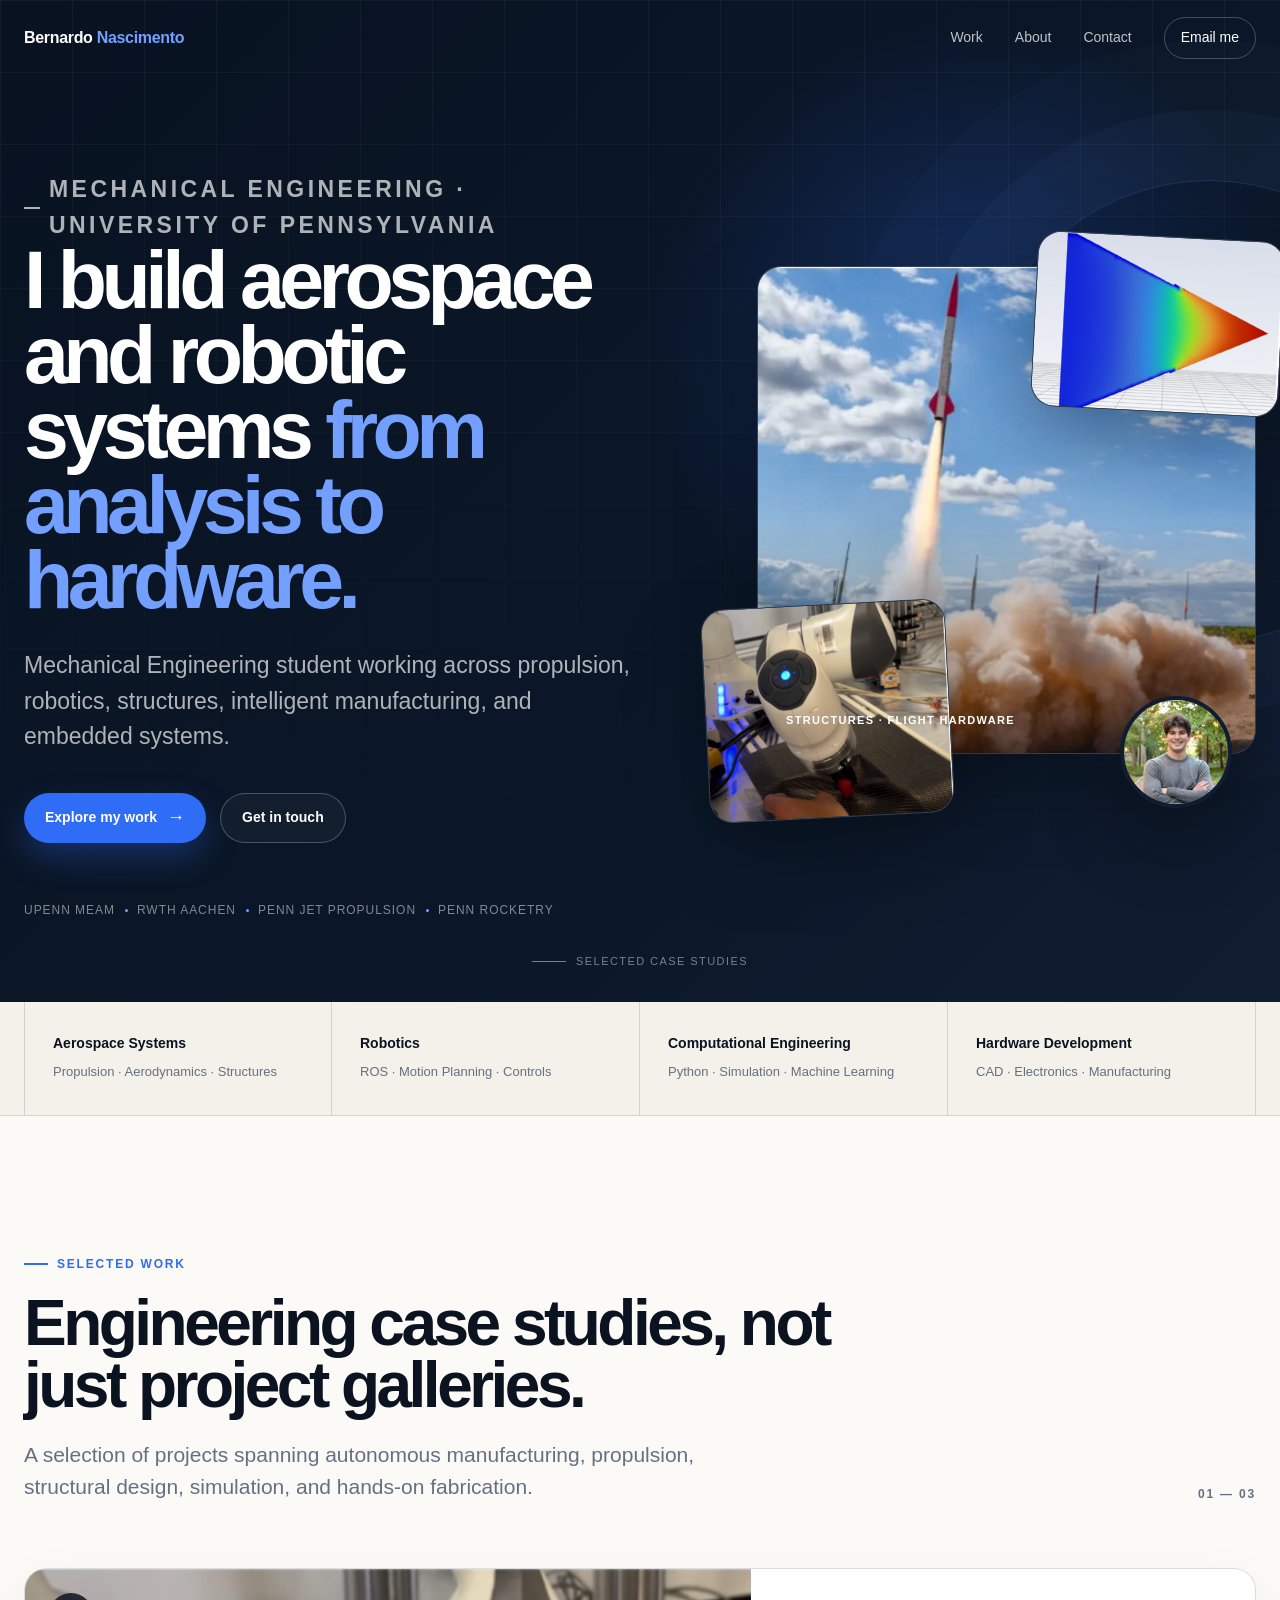
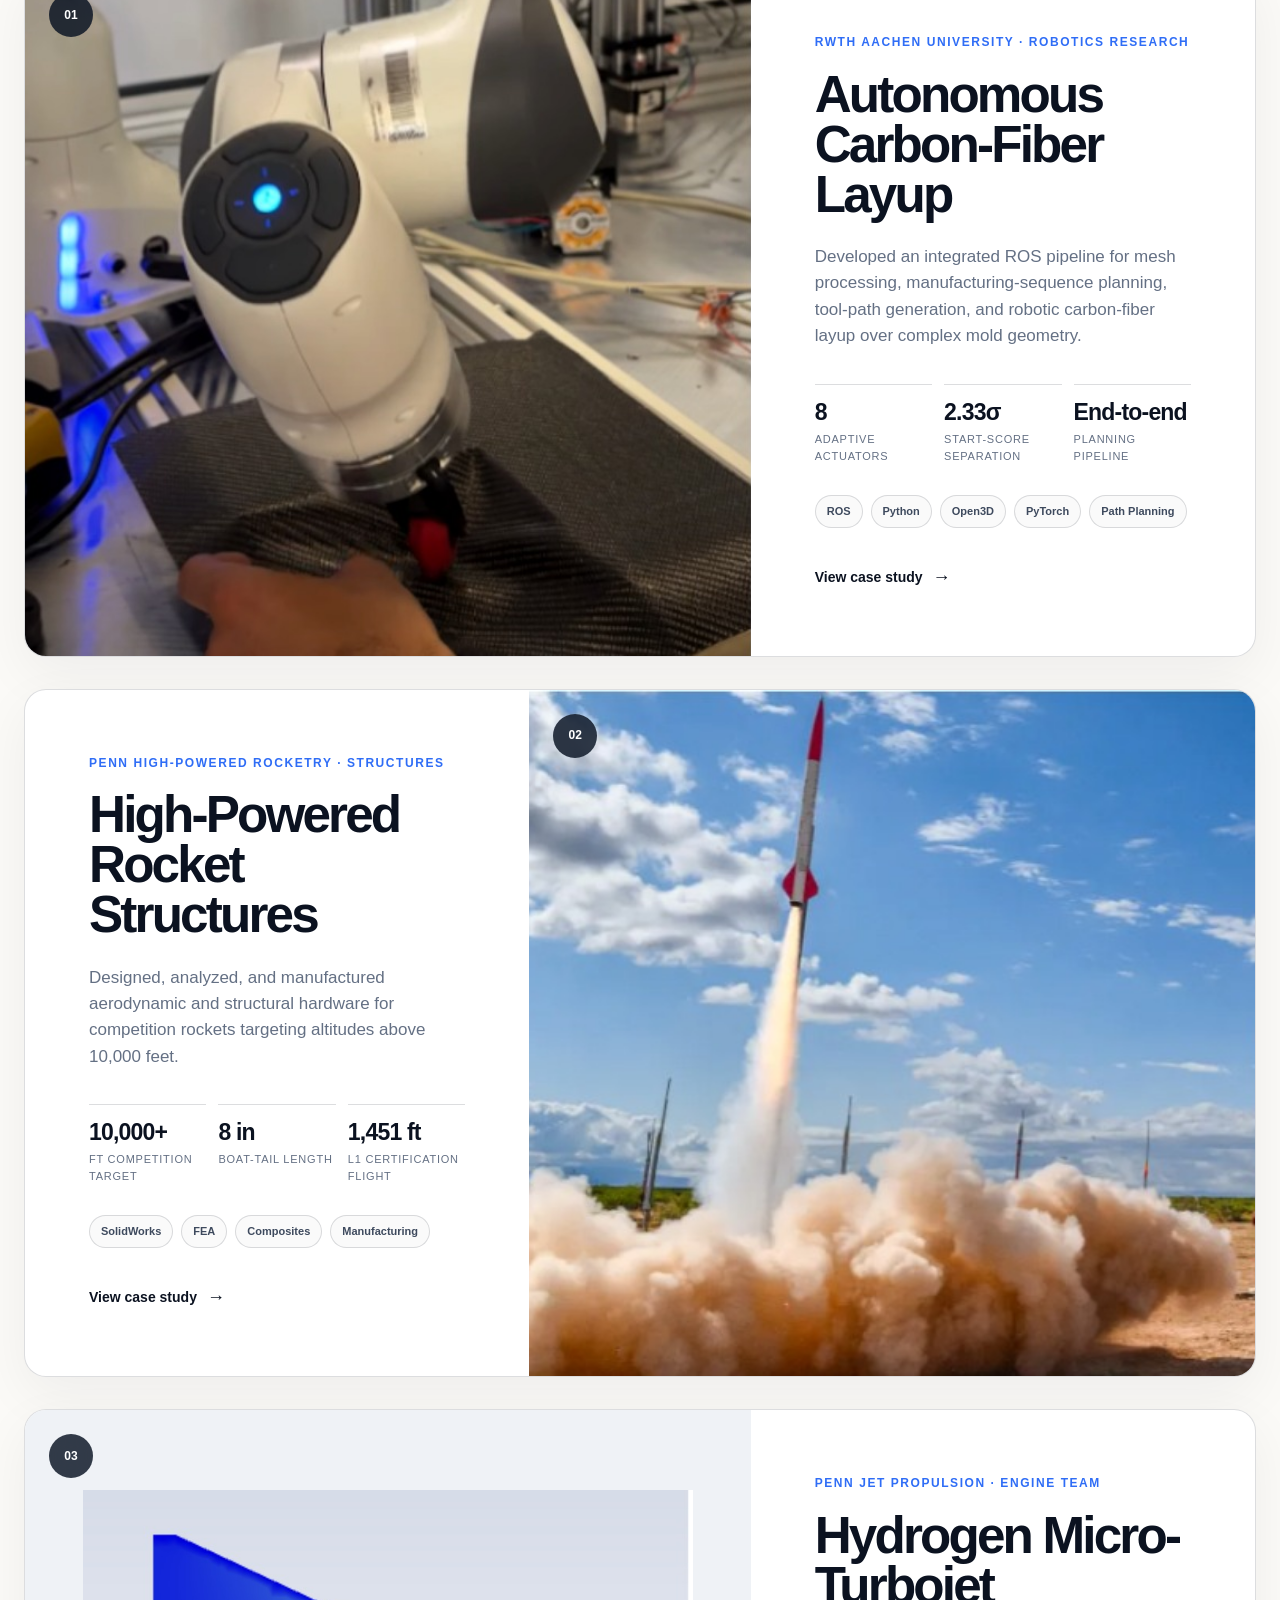
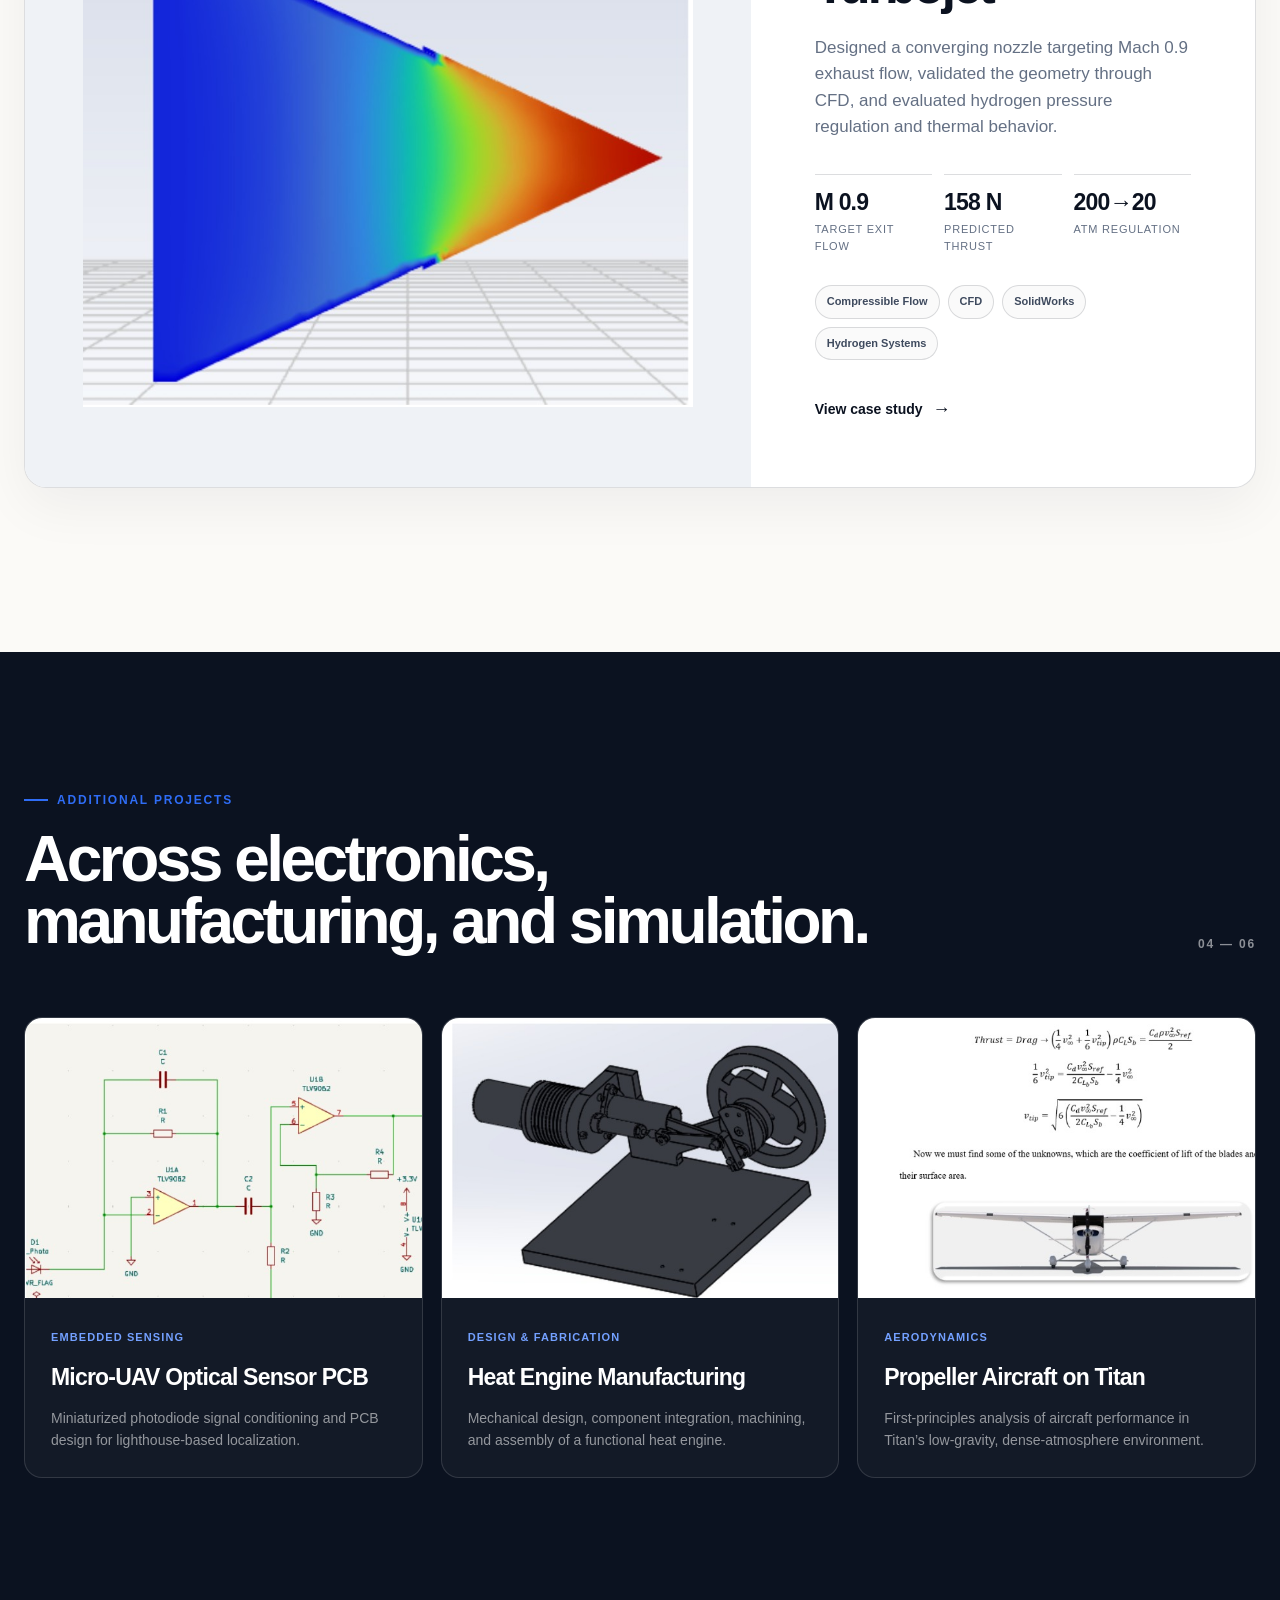
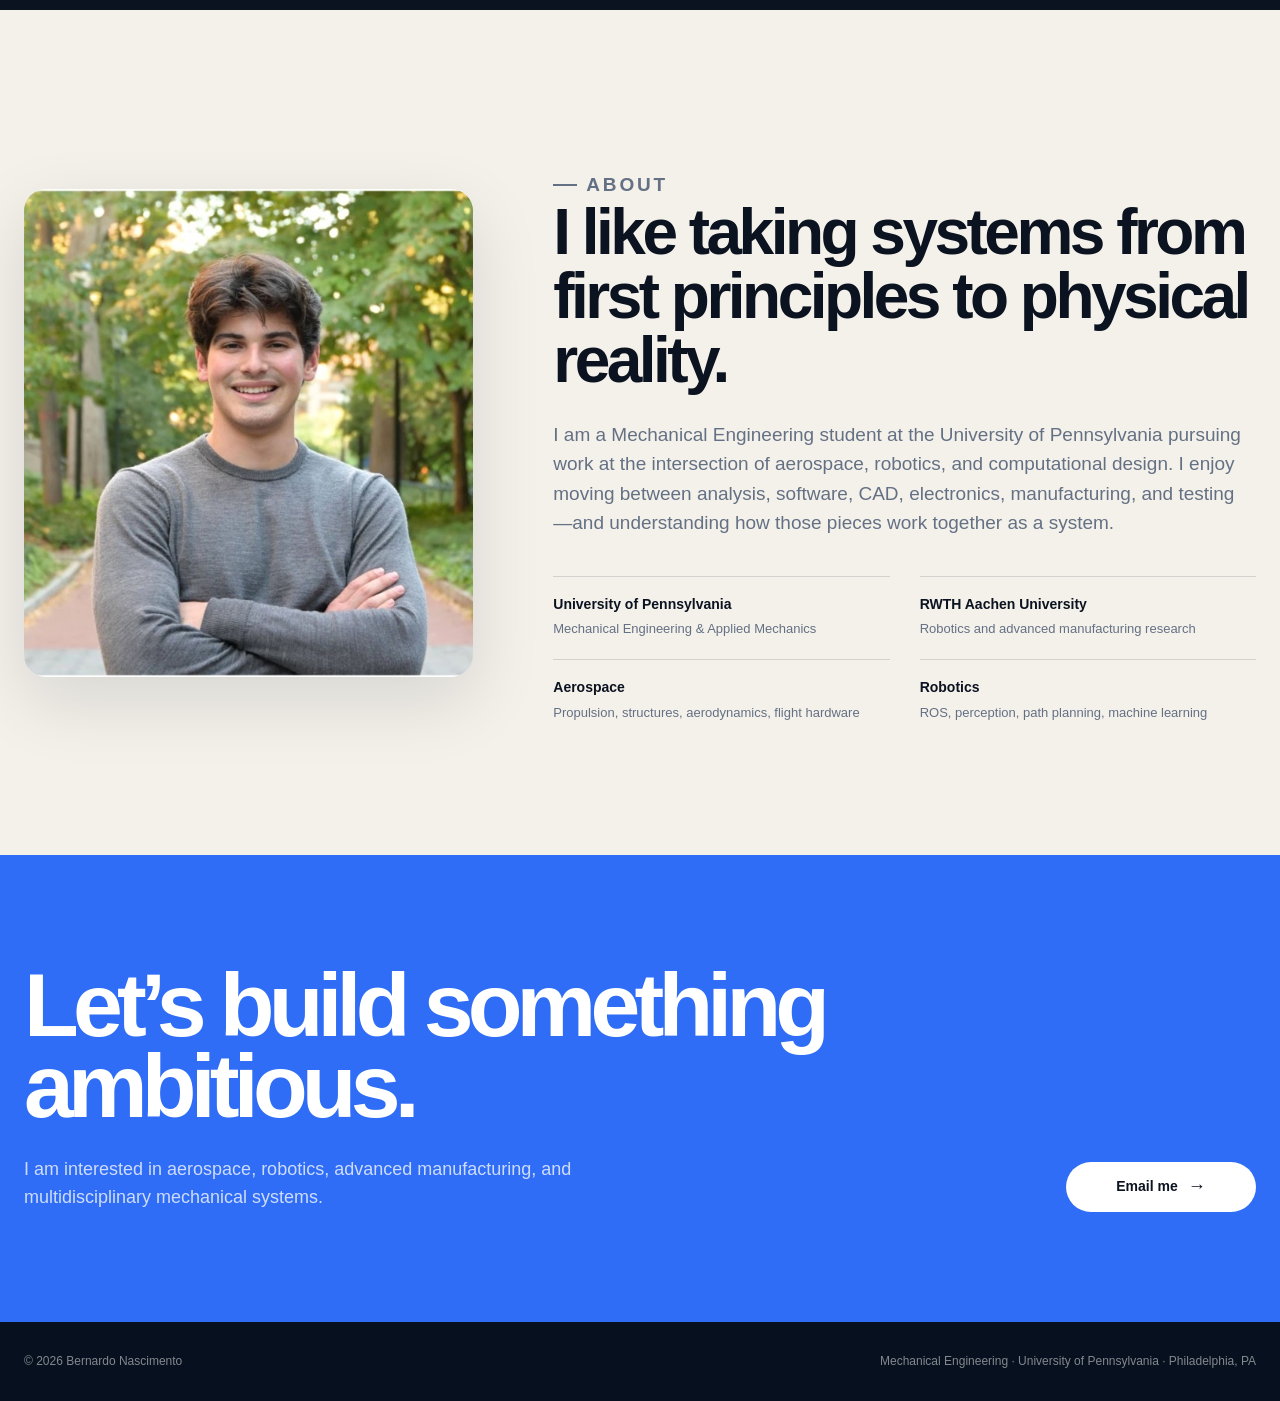
==== index.html @ 40c58094 "Add files via upload Initial portfolio website" ====
<!doctype html>
<html lang="en">
<head>
  <meta charset="utf-8">
  <meta name="viewport" content="width=device-width, initial-scale=1">
  <meta name="description" content="Engineering portfolio of Bernardo Nascimento, a Mechanical Engineering student at the University of Pennsylvania working across aerospace, robotics, computation, and hardware.">
  <title>Bernardo Nascimento — Engineering Portfolio</title>
  <link rel="stylesheet" href="styles.css">
  <script defer src="script.js"></script>
</head>
<body>
  <header class="site-header">
    <nav class="nav container" aria-label="Primary navigation">
      <a class="brand" href="index.html">Bernardo <span>Nascimento</span></a>
      <button class="mobile-toggle" type="button" aria-label="Open navigation" aria-expanded="false"><span></span><span></span></button>
      <div class="nav-links">
        <a href="#work">Work</a>
        <a href="#about">About</a>
        <a href="#contact">Contact</a>
        <a class="nav-cta" href="mailto:berniebpn@gmail.com">Email me</a>
      </div>
    </nav>
  </header>

  <main>
    <section class="hero">
      <div class="hero-inner container">
        <div class="hero-copy">
          <p class="eyebrow">Mechanical Engineering · University of Pennsylvania</p>
          <h1>I build aerospace and robotic systems <em>from analysis to hardware.</em></h1>
          <p>Mechanical Engineering student working across propulsion, robotics, structures, intelligent manufacturing, and embedded systems.</p>
          <div class="hero-actions">
            <a class="btn btn-primary" href="#work">Explore my work <span class="arrow">→</span></a>
            <a class="btn btn-secondary" href="mailto:berniebpn@gmail.com">Get in touch</a>
          </div>
          <div class="hero-affiliations" aria-label="Affiliations">
            <span>UPenn MEAM</span>
            <span>RWTH Aachen</span>
            <span>Penn Jet Propulsion</span>
            <span>Penn Rocketry</span>
          </div>
        </div>

        <div class="hero-visual" aria-label="Selected engineering work">
          <div class="visual-frame visual-main">
            <img src="assets/images/rocket-launch.jpg" alt="High-powered rocket launching into a blue sky">
            <span class="visual-label">Structures · Flight hardware</span>
          </div>
          <div class="visual-frame visual-carbon"><img src="assets/images/carbon-robot.jpg" alt="Robot manipulating carbon-fiber material"></div>
          <div class="visual-frame visual-nozzle"><img src="assets/images/turbojet-cfd.jpg" alt="CFD velocity contour through a converging nozzle"></div>
          <div class="visual-frame visual-portrait"><img src="assets/images/portrait.jpg" alt="Portrait of Bernardo Nascimento"></div>
        </div>
      </div>
      <div class="hero-scroll">Selected case studies</div>
    </section>

    <section class="focus-strip" aria-label="Technical focus areas">
      <div class="focus-grid container">
        <div class="focus-item"><strong>Aerospace Systems</strong><span>Propulsion · Aerodynamics · Structures</span></div>
        <div class="focus-item"><strong>Robotics</strong><span>ROS · Motion Planning · Controls</span></div>
        <div class="focus-item"><strong>Computational Engineering</strong><span>Python · Simulation · Machine Learning</span></div>
        <div class="focus-item"><strong>Hardware Development</strong><span>CAD · Electronics · Manufacturing</span></div>
      </div>
    </section>

    <section class="section featured-projects" id="work">
      <div class="container">
        <div class="section-head reveal">
          <div>
            <p class="eyebrow">Selected work</p>
            <h2 class="section-title">Engineering case studies, not just project galleries.</h2>
            <p class="section-copy">A selection of projects spanning autonomous manufacturing, propulsion, structural design, simulation, and hands-on fabrication.</p>
          </div>
          <span class="section-index">01 — 03</span>
        </div>

        <article class="project-feature reveal">
          <a class="project-media" href="projects/carbon-fiber.html" aria-label="View Autonomous Carbon-Fiber Layup case study">
            <img src="assets/images/carbon-robot.jpg" alt="Robot working with carbon-fiber prepreg">
            <span class="project-number">01</span>
          </a>
          <div class="project-content">
            <span class="project-kicker">RWTH Aachen University · Robotics Research</span>
            <h3>Autonomous Carbon-Fiber Layup</h3>
            <p>Developed an integrated ROS pipeline for mesh processing, manufacturing-sequence planning, tool-path generation, and robotic carbon-fiber layup over complex mold geometry.</p>
            <div class="metric-row">
              <div class="metric"><strong>8</strong><span>Adaptive actuators</span></div>
              <div class="metric"><strong>2.33σ</strong><span>Start-score separation</span></div>
              <div class="metric"><strong>End-to-end</strong><span>Planning pipeline</span></div>
            </div>
            <div class="tag-list"><span class="tag">ROS</span><span class="tag">Python</span><span class="tag">Open3D</span><span class="tag">PyTorch</span><span class="tag">Path Planning</span></div>
            <a class="project-link" href="projects/carbon-fiber.html">View case study <span class="arrow">→</span></a>
          </div>
        </article>

        <article class="project-feature reveal">
          <a class="project-media" href="projects/rocketry.html" aria-label="View High-Powered Rocket Structures case study">
            <img src="assets/images/rocket-launch.jpg" alt="High-powered rocket launching at competition">
            <span class="project-number">02</span>
          </a>
          <div class="project-content">
            <span class="project-kicker">Penn High-Powered Rocketry · Structures</span>
            <h3>High-Powered Rocket Structures</h3>
            <p>Designed, analyzed, and manufactured aerodynamic and structural hardware for competition rockets targeting altitudes above 10,000 feet.</p>
            <div class="metric-row">
              <div class="metric"><strong>10,000+</strong><span>ft competition target</span></div>
              <div class="metric"><strong>8 in</strong><span>Boat-tail length</span></div>
              <div class="metric"><strong>1,451 ft</strong><span>L1 certification flight</span></div>
            </div>
            <div class="tag-list"><span class="tag">SolidWorks</span><span class="tag">FEA</span><span class="tag">Composites</span><span class="tag">Manufacturing</span></div>
            <a class="project-link" href="projects/rocketry.html">View case study <span class="arrow">→</span></a>
          </div>
        </article>

        <article class="project-feature reveal">
          <a class="project-media contain" href="projects/turbojet.html" aria-label="View Hydrogen Micro-Turbojet case study">
            <img src="assets/images/turbojet-cfd.jpg" alt="CFD contour through a converging turbojet nozzle">
            <span class="project-number">03</span>
          </a>
          <div class="project-content">
            <span class="project-kicker">Penn Jet Propulsion · Engine Team</span>
            <h3>Hydrogen Micro-Turbojet</h3>
            <p>Designed a converging nozzle targeting Mach 0.9 exhaust flow, validated the geometry through CFD, and evaluated hydrogen pressure regulation and thermal behavior.</p>
            <div class="metric-row">
              <div class="metric"><strong>M 0.9</strong><span>Target exit flow</span></div>
              <div class="metric"><strong>158 N</strong><span>Predicted thrust</span></div>
              <div class="metric"><strong>200→20</strong><span>atm regulation</span></div>
            </div>
            <div class="tag-list"><span class="tag">Compressible Flow</span><span class="tag">CFD</span><span class="tag">SolidWorks</span><span class="tag">Hydrogen Systems</span></div>
            <a class="project-link" href="projects/turbojet.html">View case study <span class="arrow">→</span></a>
          </div>
        </article>
      </div>
    </section>

    <section class="section more-work">
      <div class="container">
        <div class="section-head reveal">
          <div>
            <p class="eyebrow">Additional projects</p>
            <h2 class="section-title">Across electronics, manufacturing, and simulation.</h2>
          </div>
          <span class="section-index">04 — 06</span>
        </div>
        <div class="more-grid">
          <article class="small-project reveal">
            <img src="assets/images/pcb.jpg" alt="Photodiode amplifier circuit schematic">
            <div class="small-project-body"><span>Embedded sensing</span><h3>Micro-UAV Optical Sensor PCB</h3><p>Miniaturized photodiode signal conditioning and PCB design for lighthouse-based localization.</p></div>
          </article>
          <article class="small-project reveal">
            <img src="assets/images/heat-engine.jpg" alt="CAD model of a student-built heat engine">
            <div class="small-project-body"><span>Design & fabrication</span><h3>Heat Engine Manufacturing</h3><p>Mechanical design, component integration, machining, and assembly of a functional heat engine.</p></div>
          </article>
          <article class="small-project reveal">
            <img src="assets/images/titan-aircraft.jpg" alt="Aircraft and equations used for performance analysis on Titan">
            <div class="small-project-body"><span>Aerodynamics</span><h3>Propeller Aircraft on Titan</h3><p>First-principles analysis of aircraft performance in Titan’s low-gravity, dense-atmosphere environment.</p></div>
          </article>
        </div>
      </div>
    </section>

    <section class="section about-section" id="about">
      <div class="about-grid container">
        <div class="about-photo reveal"><img src="assets/images/portrait.jpg" alt="Bernardo Nascimento on the University of Pennsylvania campus"></div>
        <div class="about-copy reveal">
          <p class="eyebrow">About</p>
          <h2>I like taking systems from first principles to physical reality.</h2>
          <p>I am a Mechanical Engineering student at the University of Pennsylvania pursuing work at the intersection of aerospace, robotics, and computational design. I enjoy moving between analysis, software, CAD, electronics, manufacturing, and testing—and understanding how those pieces work together as a system.</p>
          <div class="about-points">
            <div class="about-point"><strong>University of Pennsylvania</strong><span>Mechanical Engineering & Applied Mechanics</span></div>
            <div class="about-point"><strong>RWTH Aachen University</strong><span>Robotics and advanced manufacturing research</span></div>
            <div class="about-point"><strong>Aerospace</strong><span>Propulsion, structures, aerodynamics, flight hardware</span></div>
            <div class="about-point"><strong>Robotics</strong><span>ROS, perception, path planning, machine learning</span></div>
          </div>
        </div>
      </div>
    </section>

    <section class="contact-section" id="contact">
      <div class="contact-grid container reveal">
        <div>
          <h2>Let’s build something ambitious.</h2>
          <p>I am interested in aerospace, robotics, advanced manufacturing, and multidisciplinary mechanical systems.</p>
        </div>
        <div class="contact-actions">
          <a class="btn btn-light" href="mailto:berniebpn@gmail.com">Email me <span class="arrow">→</span></a>
        </div>
      </div>
    </section>
  </main>

  <footer class="footer">
    <div class="footer-inner container"><span>© 2026 Bernardo Nascimento</span><span>Mechanical Engineering · University of Pennsylvania · Philadelphia, PA</span></div>
  </footer>
</body>
</html>
---- styles.css ----
:root {
  --ink: #0b1220;
  --ink-2: #111c30;
  --paper: #f4f1ea;
  --paper-2: #fbfaf7;
  --white: #ffffff;
  --muted: #647084;
  --line: rgba(11, 18, 32, 0.14);
  --line-light: rgba(255,255,255,.13);
  --accent: #2f6df6;
  --accent-2: #73a0ff;
  --accent-soft: rgba(47,109,246,.12);
  --orange: #f28b42;
  --radius: 22px;
  --shadow: 0 24px 70px rgba(11,18,32,.12);
  --max: 1240px;
}

* { box-sizing: border-box; }
html { scroll-behavior: smooth; }
body {
  margin: 0;
  color: var(--ink);
  background: var(--paper-2);
  font-family: Inter, ui-sans-serif, -apple-system, BlinkMacSystemFont, "Segoe UI", Helvetica, Arial, sans-serif;
  line-height: 1.55;
  -webkit-font-smoothing: antialiased;
}
body::selection { background: var(--accent); color: white; }
a { color: inherit; text-decoration: none; }
img { display: block; max-width: 100%; }
button, input, textarea { font: inherit; }

.container { width: min(calc(100% - 48px), var(--max)); margin-inline: auto; }
.eyebrow {
  display: inline-flex;
  align-items: center;
  gap: 9px;
  margin: 0 0 18px;
  color: var(--accent);
  font-size: 12px;
  font-weight: 800;
  letter-spacing: .15em;
  text-transform: uppercase;
}
.eyebrow::before { content: ""; width: 24px; height: 2px; background: currentColor; }
.section-title {
  margin: 0;
  font-size: clamp(38px, 5vw, 70px);
  line-height: .98;
  letter-spacing: -.055em;
  max-width: 900px;
}
.section-copy {
  margin: 22px 0 0;
  max-width: 680px;
  font-size: clamp(17px, 1.7vw, 21px);
  color: var(--muted);
}

/* Navigation */
.site-header {
  position: fixed;
  inset: 0 0 auto;
  z-index: 100;
  transition: background .25s ease, border-color .25s ease, backdrop-filter .25s ease;
  border-bottom: 1px solid transparent;
}
.site-header.scrolled {
  background: rgba(8, 18, 33, .82);
  backdrop-filter: blur(18px);
  -webkit-backdrop-filter: blur(18px);
  border-color: rgba(255,255,255,.09);
}
.nav {
  height: 76px;
  display: flex;
  align-items: center;
  justify-content: space-between;
  color: white;
}
.brand {
  font-size: 16px;
  font-weight: 850;
  letter-spacing: -.02em;
}
.brand span { color: var(--accent-2); }
.nav-links { display: flex; align-items: center; gap: 32px; font-size: 14px; color: rgba(255,255,255,.74); }
.nav-links a { transition: color .2s ease; }
.nav-links a:hover, .nav-links a[aria-current="page"] { color: white; }
.nav-cta {
  border: 1px solid rgba(255,255,255,.24);
  border-radius: 999px;
  padding: 9px 16px;
  color: white !important;
}
.mobile-toggle { display: none; background: none; border: 0; color: white; padding: 8px; }
.mobile-toggle span { display:block; width:24px; height:2px; background: currentColor; margin:5px 0; }

/* Home hero */
.hero {
  position: relative;
  min-height: 860px;
  overflow: hidden;
  color: white;
  background:
    radial-gradient(circle at 76% 35%, rgba(47,109,246,.28), transparent 28%),
    linear-gradient(135deg, #081221 0%, #0b1728 58%, #101d31 100%);
}
.hero::before {
  content: "";
  position: absolute;
  inset: 0;
  background-image:
    linear-gradient(rgba(255,255,255,.045) 1px, transparent 1px),
    linear-gradient(90deg, rgba(255,255,255,.045) 1px, transparent 1px);
  background-size: 72px 72px;
  mask-image: linear-gradient(to bottom, black, transparent 92%);
}
.hero::after {
  content: "";
  position: absolute;
  width: 460px; height: 460px;
  border: 1px solid rgba(115,160,255,.19);
  border-radius: 50%;
  right: -160px; top: 180px;
  box-shadow: 0 0 0 70px rgba(115,160,255,.035), 0 0 0 140px rgba(115,160,255,.02);
}
.hero-inner {
  position: relative;
  z-index: 2;
  min-height: 860px;
  padding-top: 142px;
  padding-bottom: 82px;
  display: grid;
  grid-template-columns: 1.05fr .95fr;
  align-items: center;
  gap: 72px;
}
.hero-copy h1 {
  margin: 0;
  max-width: 780px;
  font-size: clamp(58px, 6.3vw, 94px);
  line-height: .93;
  letter-spacing: -.068em;
  font-weight: 850;
}
.hero-copy h1 em { font-style: normal; color: var(--accent-2); }
.hero-copy > p {
  margin: 30px 0 0;
  max-width: 670px;
  color: rgba(255,255,255,.68);
  font-size: clamp(18px, 1.8vw, 23px);
}
.hero-actions { display:flex; flex-wrap:wrap; gap:14px; margin-top: 38px; }
.btn {
  display: inline-flex;
  align-items: center;
  justify-content: center;
  gap: 10px;
  min-height: 50px;
  padding: 0 21px;
  border-radius: 999px;
  font-size: 14px;
  font-weight: 760;
  transition: transform .22s ease, background .22s ease, border-color .22s ease;
}
.btn:hover { transform: translateY(-2px); }
.btn-primary { background: var(--accent); color: white; box-shadow: 0 14px 32px rgba(47,109,246,.3); }
.btn-secondary { color: white; border: 1px solid rgba(255,255,255,.24); background: rgba(255,255,255,.035); }
.btn-light { background: white; color: var(--ink); }
.arrow { font-size: 18px; transition: transform .2s ease; }
a:hover .arrow { transform: translateX(4px); }
.hero-affiliations {
  display: flex;
  flex-wrap: wrap;
  gap: 10px 22px;
  margin-top: 58px;
  color: rgba(255,255,255,.49);
  font-size: 12px;
  letter-spacing: .08em;
  text-transform: uppercase;
}
.hero-affiliations span { position: relative; }
.hero-affiliations span:not(:last-child)::after { content:""; position:absolute; width:3px; height:3px; border-radius:50%; background:var(--accent-2); right:-13px; top:8px; }

.hero-visual { position: relative; min-height: 590px; }
.visual-frame {
  position: absolute;
  overflow: hidden;
  border-radius: 24px;
  border: 1px solid rgba(255,255,255,.13);
  background: #17243a;
  box-shadow: 0 30px 80px rgba(0,0,0,.31);
}
.visual-frame img { width:100%; height:100%; object-fit:cover; }
.visual-main { inset: 30px 0 72px 52px; }
.visual-main::after { content:""; position:absolute; inset:0; background:linear-gradient(to top, rgba(8,18,33,.35), transparent 48%); }
.visual-carbon { width: 245px; height: 214px; left: 0; bottom: 8px; transform: rotate(-3deg); }
.visual-nozzle { width: 248px; height: 176px; right: -26px; top: 0; transform: rotate(3deg); }
.visual-portrait { width: 112px; height: 112px; border-radius: 50%; right: 24px; bottom: 18px; border: 4px solid var(--ink-2); }
.visual-label {
  position:absolute;
  z-index: 2;
  left:28px; bottom:24px;
  font-size:11px; font-weight:800; letter-spacing:.12em; text-transform:uppercase;
  color:white;
}
.hero-scroll {
  position:absolute; z-index:3; bottom:32px; left:50%; transform:translateX(-50%);
  display:flex; align-items:center; gap:10px; color:rgba(255,255,255,.45); font-size:11px; letter-spacing:.13em; text-transform:uppercase;
}
.hero-scroll::before { content:""; display:block; width:34px; height:1px; background:currentColor; }

/* Focus strip */
.focus-strip { background: var(--paper); border-bottom: 1px solid var(--line); }
.focus-grid { display:grid; grid-template-columns: repeat(4, 1fr); }
.focus-item { padding: 31px 28px; border-right:1px solid var(--line); }
.focus-item:first-child { border-left:1px solid var(--line); }
.focus-item strong { display:block; font-size:14px; margin-bottom:5px; }
.focus-item span { color:var(--muted); font-size:13px; }

/* Sections */
.section { padding: 132px 0; }
.section-head { display:flex; align-items:flex-end; justify-content:space-between; gap:40px; margin-bottom:64px; }
.section-index { color: var(--muted); font-size:12px; font-weight:800; letter-spacing:.15em; }

/* Featured projects */
.featured-projects { background: var(--paper-2); }
.project-feature {
  display:grid;
  grid-template-columns: 1.18fr .82fr;
  min-height: 590px;
  margin-bottom: 32px;
  overflow:hidden;
  border: 1px solid var(--line);
  border-radius: var(--radius);
  background: white;
  box-shadow: 0 18px 54px rgba(11,18,32,.055);
}
.project-feature:nth-of-type(even) { grid-template-columns: .82fr 1.18fr; }
.project-feature:nth-of-type(even) .project-media { order:2; }
.project-media { position:relative; min-height: 560px; overflow:hidden; background:#dfe4eb; }
.project-media img { width:100%; height:100%; object-fit:cover; transition: transform .7s cubic-bezier(.2,.7,.2,1); }
.project-feature:hover .project-media img { transform:scale(1.035); }
.project-media.contain img { object-fit:contain; padding:58px; background:#eff2f6; }
.project-number {
  position:absolute; left:24px; top:24px; z-index:2;
  width:44px; height:44px; border-radius:50%;
  display:grid; place-items:center;
  background:rgba(8,18,33,.82); color:white;
  backdrop-filter: blur(10px);
  font-size:12px; font-weight:800;
}
.project-content { padding: clamp(42px, 5vw, 74px); display:flex; flex-direction:column; justify-content:center; }
.project-kicker { font-size:12px; font-weight:800; color:var(--accent); text-transform:uppercase; letter-spacing:.13em; }
.project-content h3 { margin:18px 0 0; font-size:clamp(38px,4vw,59px); line-height:.98; letter-spacing:-.055em; }
.project-content p { margin:24px 0 0; color:var(--muted); font-size:17px; }
.tag-list { display:flex; flex-wrap:wrap; gap:8px; margin-top:30px; }
.tag { border:1px solid var(--line); border-radius:999px; padding:7px 11px; font-size:11px; font-weight:750; color:#3e4a5e; background:#fafafa; }
.project-link { margin-top:36px; display:inline-flex; align-items:center; gap:10px; font-weight:780; font-size:14px; }
.metric-row { display:grid; grid-template-columns:repeat(3,1fr); gap:12px; margin-top:34px; }
.metric { padding:16px 0 0; border-top:1px solid var(--line); }
.metric strong { display:block; font-size:23px; line-height:1; letter-spacing:-.035em; }
.metric span { display:block; color:var(--muted); font-size:11px; margin-top:7px; text-transform:uppercase; letter-spacing:.07em; }

/* Secondary projects */
.more-work { background: var(--ink); color:white; }
.more-work .section-copy, .more-work .section-index { color:rgba(255,255,255,.53); }
.more-grid { display:grid; grid-template-columns:repeat(3,1fr); gap:18px; }
.small-project { overflow:hidden; border:1px solid var(--line-light); border-radius:18px; background:rgba(255,255,255,.035); transition:transform .25s ease, border-color .25s ease; }
.small-project:hover { transform:translateY(-5px); border-color:rgba(115,160,255,.5); }
.small-project img { width:100%; aspect-ratio:1.42; object-fit:cover; background:white; }
.small-project-body { padding:26px; }
.small-project-body span { color:var(--accent-2); font-size:11px; font-weight:800; letter-spacing:.1em; text-transform:uppercase; }
.small-project-body h3 { margin:12px 0 0; font-size:23px; letter-spacing:-.035em; }
.small-project-body p { margin:12px 0 0; color:rgba(255,255,255,.55); font-size:14px; }

/* About */
.about-section { background:var(--paper); }
.about-grid { display:grid; grid-template-columns:.78fr 1.22fr; gap:80px; align-items:center; }
.about-photo { position:relative; }
.about-photo img { border-radius:var(--radius); width:100%; aspect-ratio:.92; object-fit:cover; box-shadow:var(--shadow); }
.about-photo::before { content:""; position:absolute; width:54%; height:54%; left:-28px; bottom:-28px; border:1px solid var(--accent); border-radius:var(--radius); z-index:-1; }
.about-copy h2 { font-size:clamp(42px,5vw,70px); line-height:1; letter-spacing:-.055em; margin:0; }
.about-copy > p { color:var(--muted); font-size:19px; margin:28px 0 0; max-width:700px; }
.about-points { display:grid; grid-template-columns:1fr 1fr; gap:20px 30px; margin-top:38px; }
.about-point { border-top:1px solid var(--line); padding-top:17px; }
.about-point strong { display:block; font-size:14px; }
.about-point span { display:block; color:var(--muted); font-size:13px; margin-top:4px; }

/* Contact/footer */
.contact-section { background:var(--accent); color:white; padding:110px 0; }
.contact-grid { display:grid; grid-template-columns:1fr auto; align-items:end; gap:40px; }
.contact-section h2 { margin:0; font-size:clamp(52px,7vw,95px); line-height:.9; letter-spacing:-.065em; max-width:900px; }
.contact-section p { color:rgba(255,255,255,.76); font-size:18px; max-width:640px; margin:30px 0 0; }
.contact-actions { display:flex; flex-direction:column; gap:12px; min-width:190px; }
.footer { background:#07101e; color:rgba(255,255,255,.5); padding:30px 0; font-size:12px; }
.footer-inner { display:flex; justify-content:space-between; gap:30px; flex-wrap:wrap; }

/* Project pages */
.project-page { background: var(--paper-2); }
.project-hero {
  position:relative;
  padding: 160px 0 84px;
  color:white;
  overflow:hidden;
  background:
    radial-gradient(circle at 78% 30%, rgba(47,109,246,.24), transparent 30%),
    var(--ink);
}
.project-hero::before { content:""; position:absolute; inset:0; background-image:linear-gradient(rgba(255,255,255,.04) 1px,transparent 1px),linear-gradient(90deg,rgba(255,255,255,.04) 1px,transparent 1px); background-size:70px 70px; mask-image:linear-gradient(black,transparent); }
.project-hero-inner { position:relative; z-index:1; }
.back-link { display:inline-flex; gap:9px; align-items:center; color:rgba(255,255,255,.55); font-size:13px; margin-bottom:56px; }
.project-hero h1 { margin:0; font-size:clamp(58px,8vw,108px); line-height:.88; letter-spacing:-.07em; max-width:1100px; }
.project-hero .lead { margin:32px 0 0; max-width:860px; font-size:clamp(19px,2.2vw,27px); color:rgba(255,255,255,.68); }
.project-meta-row { display:grid; grid-template-columns:repeat(4,1fr); gap:1px; margin-top:60px; background:var(--line-light); border:1px solid var(--line-light); border-radius:16px; overflow:hidden; }
.project-meta { background:rgba(255,255,255,.035); padding:20px; }
.project-meta span { display:block; color:rgba(255,255,255,.4); font-size:10px; text-transform:uppercase; letter-spacing:.13em; font-weight:800; }
.project-meta strong { display:block; margin-top:7px; font-size:14px; }
.project-hero-media { margin-top:72px; display:grid; grid-template-columns:1.3fr .7fr; gap:18px; }
.project-hero-media.one { grid-template-columns:1fr; }
.project-hero-media img { width:100%; height:560px; object-fit:cover; border-radius:var(--radius); border:1px solid rgba(255,255,255,.12); box-shadow:0 35px 80px rgba(0,0,0,.28); background:white; }
.project-hero-media img.contain { object-fit:contain; padding:35px; background:#edf1f6; }
.project-hero-media .stack { display:grid; gap:18px; }
.project-hero-media .stack img { height:271px; }

.project-body { padding:110px 0 130px; }
.case-grid { display:grid; grid-template-columns:280px 1fr; gap:88px; }
.case-aside { align-self:start; position:sticky; top:110px; }
.case-aside h3 { font-size:12px; text-transform:uppercase; letter-spacing:.13em; margin:0 0 18px; }
.case-aside ul { list-style:none; padding:0; margin:0; border-top:1px solid var(--line); }
.case-aside li { border-bottom:1px solid var(--line); }
.case-aside a { display:block; padding:13px 0; color:var(--muted); font-size:13px; transition:color .2s; }
.case-aside a:hover { color:var(--accent); }
.case-aside .aside-tags { display:flex; flex-wrap:wrap; gap:7px; margin-top:30px; }
.case-main { min-width:0; }
.case-section { padding:0 0 104px; scroll-margin-top:110px; }
.case-section:last-child { padding-bottom:0; }
.case-section .section-no { display:block; color:var(--accent); font-size:11px; font-weight:850; letter-spacing:.13em; margin-bottom:14px; }
.case-section h2 { margin:0; font-size:clamp(38px,5vw,67px); line-height:.98; letter-spacing:-.055em; }
.case-section h3 { font-size:26px; letter-spacing:-.035em; margin:42px 0 12px; }
.case-section p { color:#4d5b70; font-size:18px; margin:24px 0 0; max-width:820px; }
.case-section p + p { margin-top:18px; }
.contribution-box { background:var(--ink); color:white; border-radius:var(--radius); padding:46px; margin-top:42px; }
.contribution-box h3 { margin:0 0 22px; font-size:24px; }
.contribution-list { display:grid; grid-template-columns:1fr 1fr; gap:16px 34px; list-style:none; margin:0; padding:0; }
.contribution-list li { position:relative; color:rgba(255,255,255,.69); padding-left:22px; font-size:15px; }
.contribution-list li::before { content:""; position:absolute; left:0; top:9px; width:7px; height:7px; border-radius:50%; background:var(--accent-2); }
.figure { margin:46px 0 0; }
.figure img { width:100%; border-radius:18px; border:1px solid var(--line); background:white; }
.figure img.contain { object-fit:contain; padding:28px; background:#eef2f6; }
.figure figcaption { color:var(--muted); font-size:12px; margin-top:12px; }
.figure-grid { display:grid; grid-template-columns:1fr 1fr; gap:18px; margin-top:46px; }
.figure-grid .figure { margin:0; }
.figure-grid img { height:430px; object-fit:cover; }
.figure-grid img.contain { object-fit:contain; }
.process-flow { display:grid; grid-template-columns:repeat(5,1fr); margin-top:44px; border:1px solid var(--line); border-radius:18px; overflow:hidden; }
.process-step { position:relative; padding:24px 18px; background:white; border-right:1px solid var(--line); min-height:125px; }
.process-step:last-child { border-right:0; }
.process-step small { color:var(--accent); font-weight:800; }
.process-step strong { display:block; margin-top:12px; font-size:14px; }
.process-step:not(:last-child)::after { content:"→"; position:absolute; right:-10px; top:48%; z-index:2; width:20px; height:20px; border-radius:50%; background:var(--paper-2); display:grid; place-items:center; color:var(--accent); font-size:13px; }
.stats-band { display:grid; grid-template-columns:repeat(3,1fr); gap:1px; margin-top:44px; background:var(--line); border:1px solid var(--line); border-radius:18px; overflow:hidden; }
.stat-card { background:white; padding:34px; }
.stat-card strong { display:block; font-size:38px; line-height:1; letter-spacing:-.045em; }
.stat-card span { display:block; color:var(--muted); font-size:12px; margin-top:11px; text-transform:uppercase; letter-spacing:.08em; }
.callout { margin-top:42px; padding:30px 32px; border-left:4px solid var(--accent); background:var(--accent-soft); border-radius:0 16px 16px 0; color:#34425a; font-size:17px; }
.project-next { background:var(--ink); color:white; padding:85px 0; }
.project-next-inner { display:flex; justify-content:space-between; align-items:end; gap:30px; }
.project-next small { color:rgba(255,255,255,.42); text-transform:uppercase; letter-spacing:.13em; font-weight:800; }
.project-next h2 { margin:12px 0 0; font-size:clamp(40px,5vw,68px); letter-spacing:-.055em; line-height:.95; }
.next-circle { width:64px; height:64px; border:1px solid rgba(255,255,255,.3); border-radius:50%; display:grid; place-items:center; font-size:26px; transition:background .2s, transform .2s; }
.project-next a:hover .next-circle { background:var(--accent); border-color:var(--accent); transform:translateX(5px); }

/* Reveal */
.reveal { opacity:0; transform:translateY(22px); transition:opacity .75s ease, transform .75s ease; }
.reveal.visible { opacity:1; transform:none; }

@media (max-width: 1080px) {
  .hero-inner { grid-template-columns:1fr; padding-top:150px; gap:34px; }
  .hero { min-height:auto; }
  .hero-inner { min-height:auto; }
  .hero-visual { min-height:500px; max-width:760px; width:100%; margin:0 auto; }
  .project-feature, .project-feature:nth-of-type(even) { grid-template-columns:1fr; }
  .project-feature:nth-of-type(even) .project-media { order:0; }
  .project-media { min-height:440px; }
  .about-grid { gap:50px; }
  .case-grid { grid-template-columns:220px 1fr; gap:50px; }
  .project-hero-media img { height:480px; }
}

@media (max-width: 780px) {
  .container { width:min(calc(100% - 30px), var(--max)); }
  .nav { height:68px; }
  .mobile-toggle { display:block; }
  .nav-links {
    display:none;
    position:absolute;
    top:68px; left:15px; right:15px;
    flex-direction:column; align-items:stretch; gap:0;
    padding:12px;
    background:rgba(8,18,33,.97);
    border:1px solid rgba(255,255,255,.1);
    border-radius:16px;
    box-shadow:0 25px 70px rgba(0,0,0,.3);
  }
  .nav-links.open { display:flex; }
  .nav-links a { padding:13px 12px; }
  .nav-cta { border:0; padding:13px 12px; }
  .hero-copy h1 { font-size:clamp(49px,15vw,70px); }
  .hero-inner { padding-top:128px; padding-bottom:65px; }
  .hero-visual { min-height:390px; }
  .visual-main { inset:25px 0 50px 22px; }
  .visual-carbon { width:180px; height:155px; }
  .visual-nozzle { width:175px; height:125px; right:-4px; }
  .visual-portrait { width:86px; height:86px; }
  .hero-scroll { display:none; }
  .focus-grid { grid-template-columns:1fr 1fr; }
  .focus-item:nth-child(2) { border-right:0; }
  .focus-item:nth-child(n+3) { border-top:1px solid var(--line); }
  .section { padding:92px 0; }
  .section-head { align-items:flex-start; flex-direction:column; margin-bottom:42px; }
  .project-media { min-height:340px; }
  .project-media.contain img { padding:28px; }
  .metric-row { grid-template-columns:1fr 1fr 1fr; }
  .more-grid { grid-template-columns:1fr; }
  .about-grid { grid-template-columns:1fr; }
  .about-photo { max-width:480px; }
  .contact-grid { grid-template-columns:1fr; }
  .contact-actions { flex-direction:row; flex-wrap:wrap; }
  .project-hero { padding-top:128px; }
  .project-meta-row { grid-template-columns:1fr 1fr; }
  .project-hero-media, .project-hero-media.one { grid-template-columns:1fr; }
  .project-hero-media img { height:360px; }
  .project-hero-media .stack { grid-template-columns:1fr 1fr; }
  .project-hero-media .stack img { height:220px; }
  .case-grid { grid-template-columns:1fr; }
  .case-aside { display:none; }
  .contribution-list { grid-template-columns:1fr; }
  .figure-grid { grid-template-columns:1fr; }
  .figure-grid img { height:auto; max-height:500px; }
  .process-flow { grid-template-columns:1fr; }
  .process-step { border-right:0; border-bottom:1px solid var(--line); min-height:auto; }
  .process-step:last-child { border-bottom:0; }
  .process-step:not(:last-child)::after { content:"↓"; right:auto; left:50%; top:auto; bottom:-10px; }
  .stats-band { grid-template-columns:1fr; }
  .project-next-inner { align-items:center; }
}

@media (max-width: 520px) {
  .hero-visual { min-height:330px; }
  .visual-carbon { width:145px; height:122px; }
  .visual-nozzle { width:142px; height:100px; }
  .visual-label { left:18px; bottom:16px; }
  .focus-grid { grid-template-columns:1fr; }
  .focus-item, .focus-item:first-child { border-left:1px solid var(--line); border-right:1px solid var(--line); border-top:1px solid var(--line); }
  .metric-row { grid-template-columns:1fr; }
  .about-points { grid-template-columns:1fr; }
  .project-meta-row { grid-template-columns:1fr; }
  .project-hero-media .stack { grid-template-columns:1fr; }
  .project-hero-media .stack img { height:220px; }
  .contribution-box { padding:30px 24px; }
}
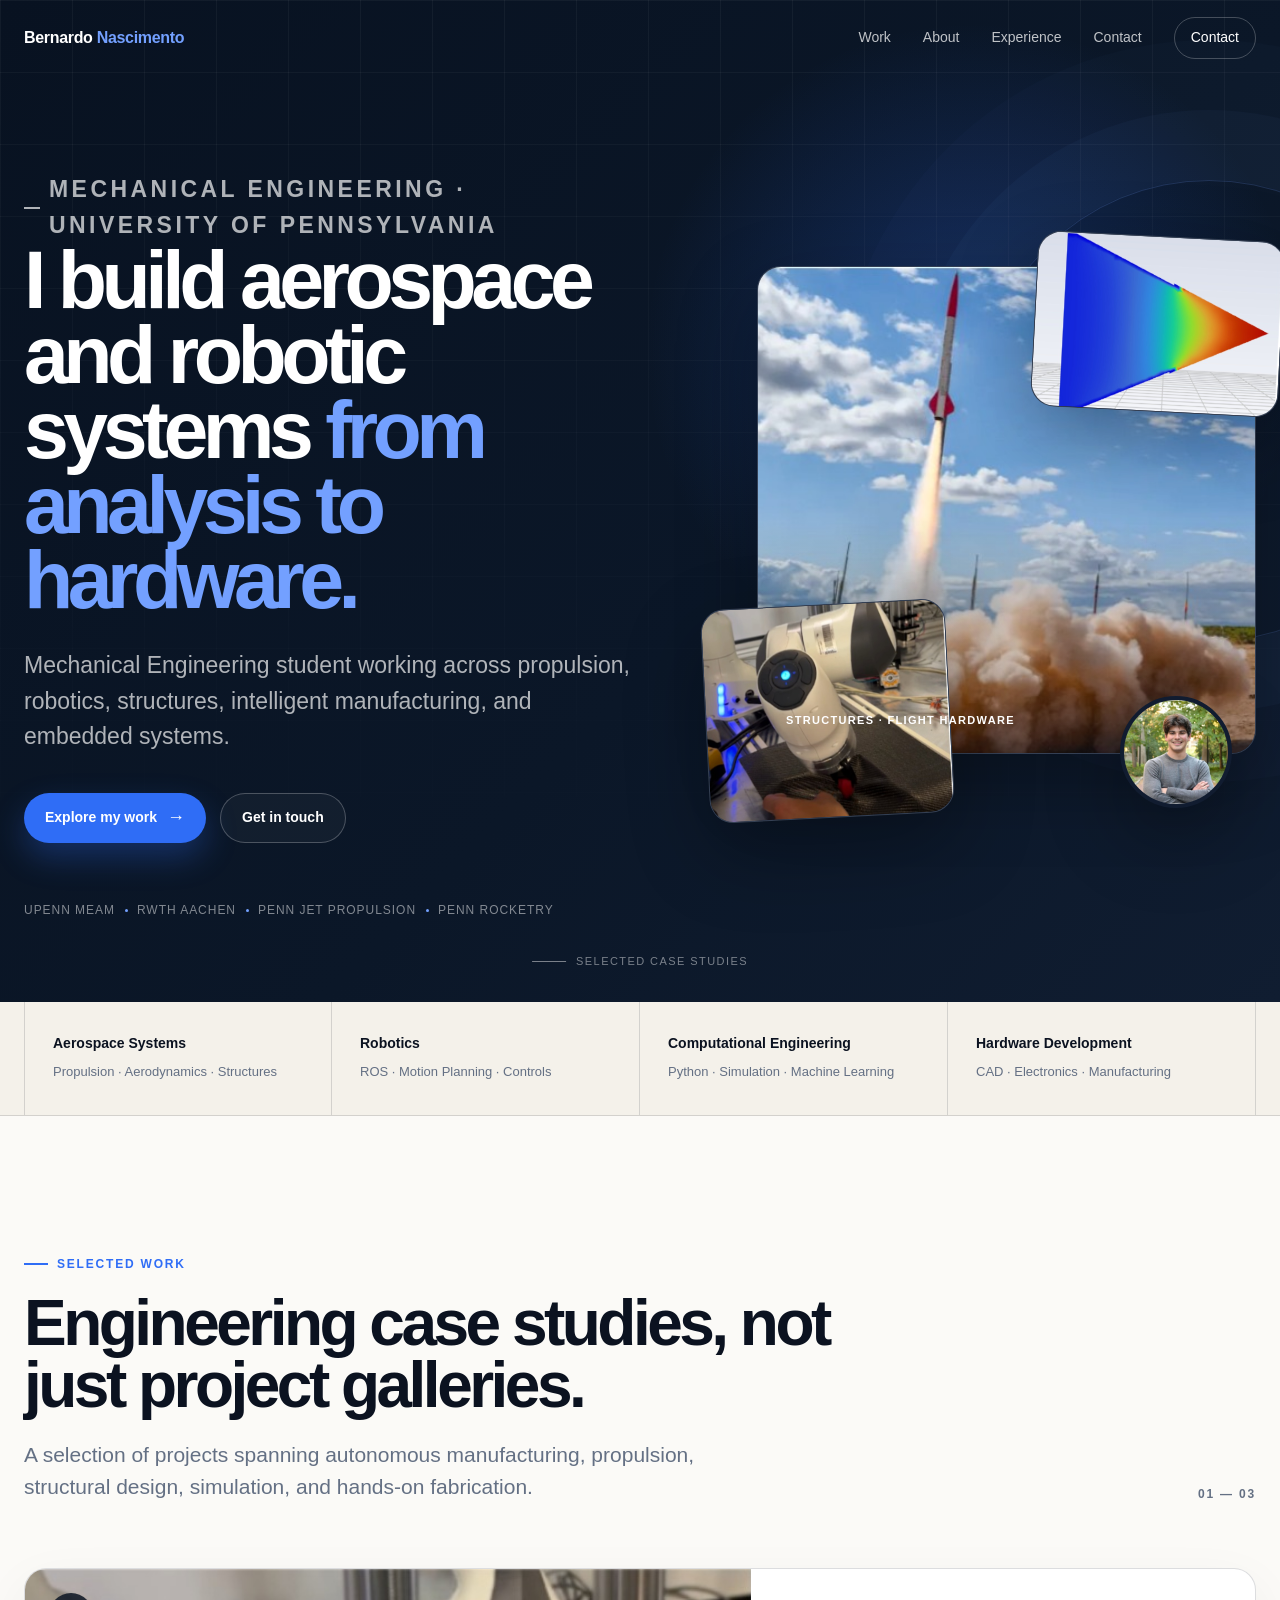
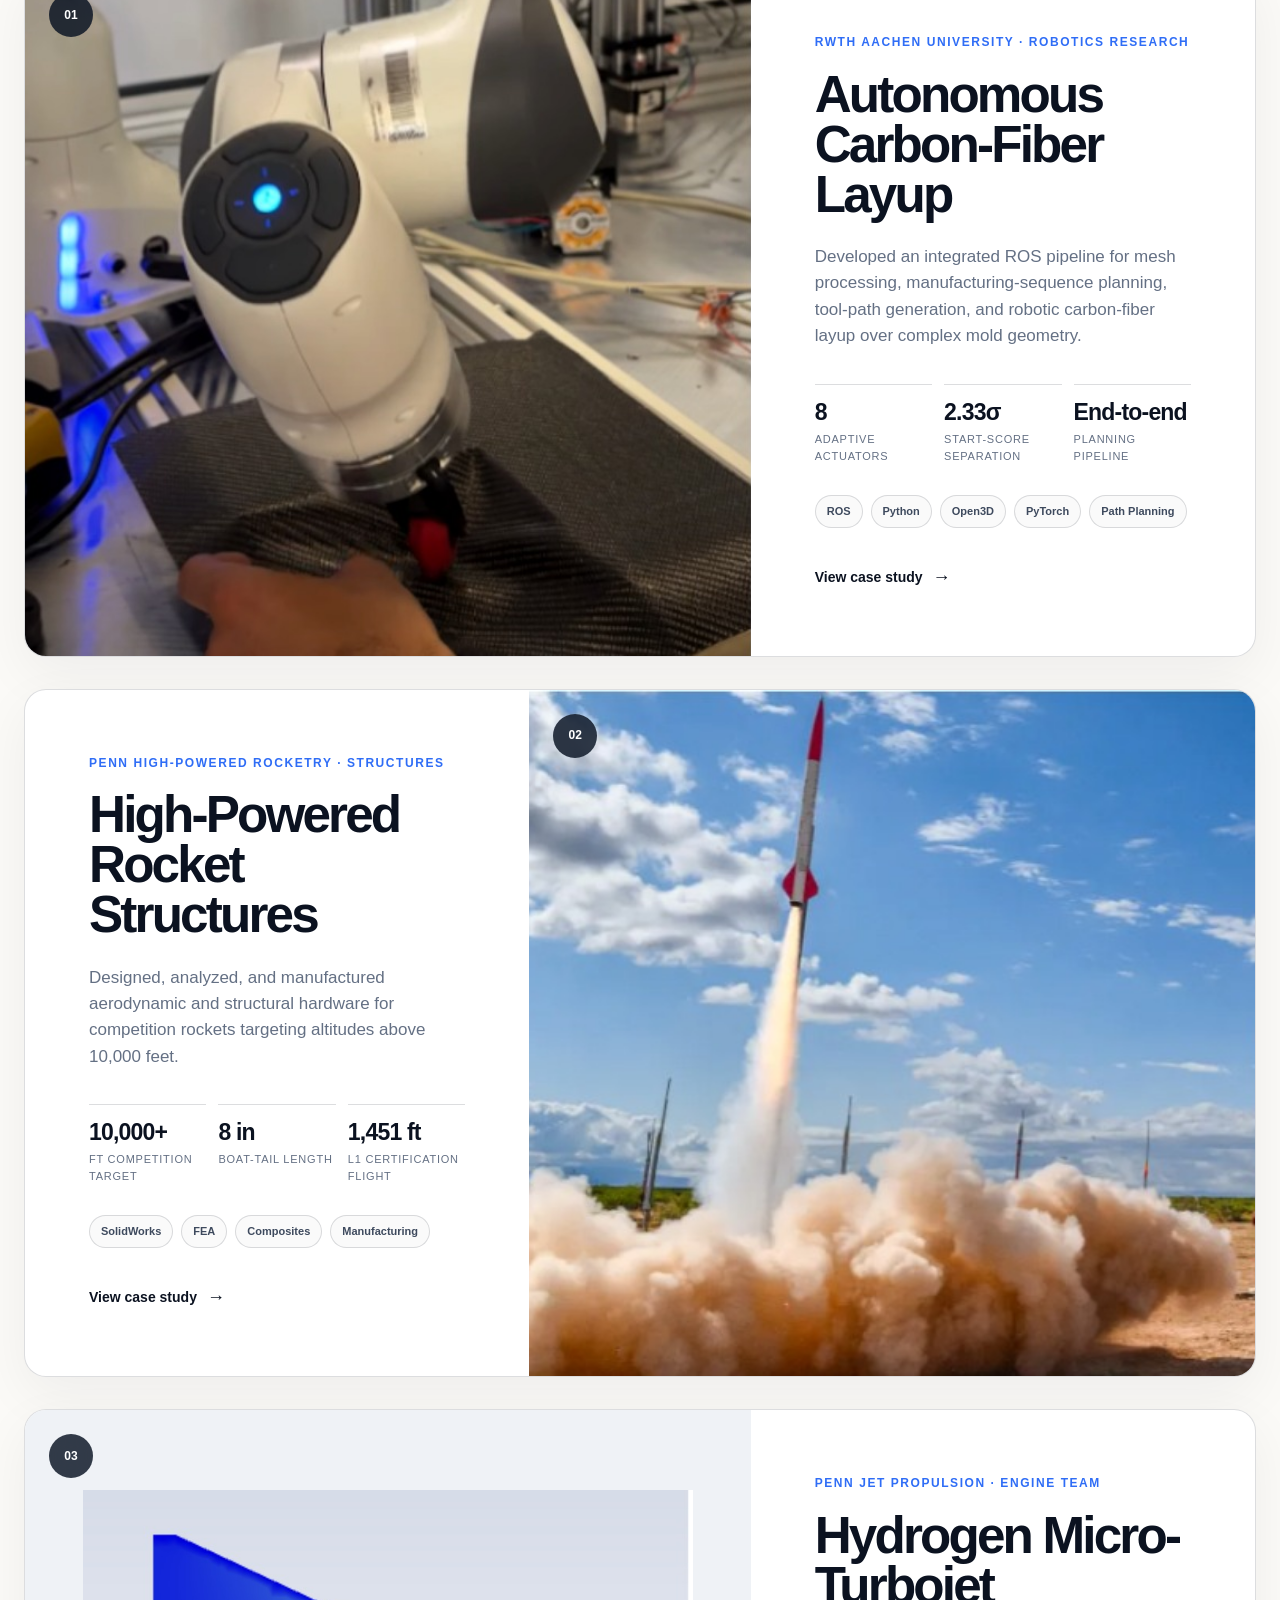
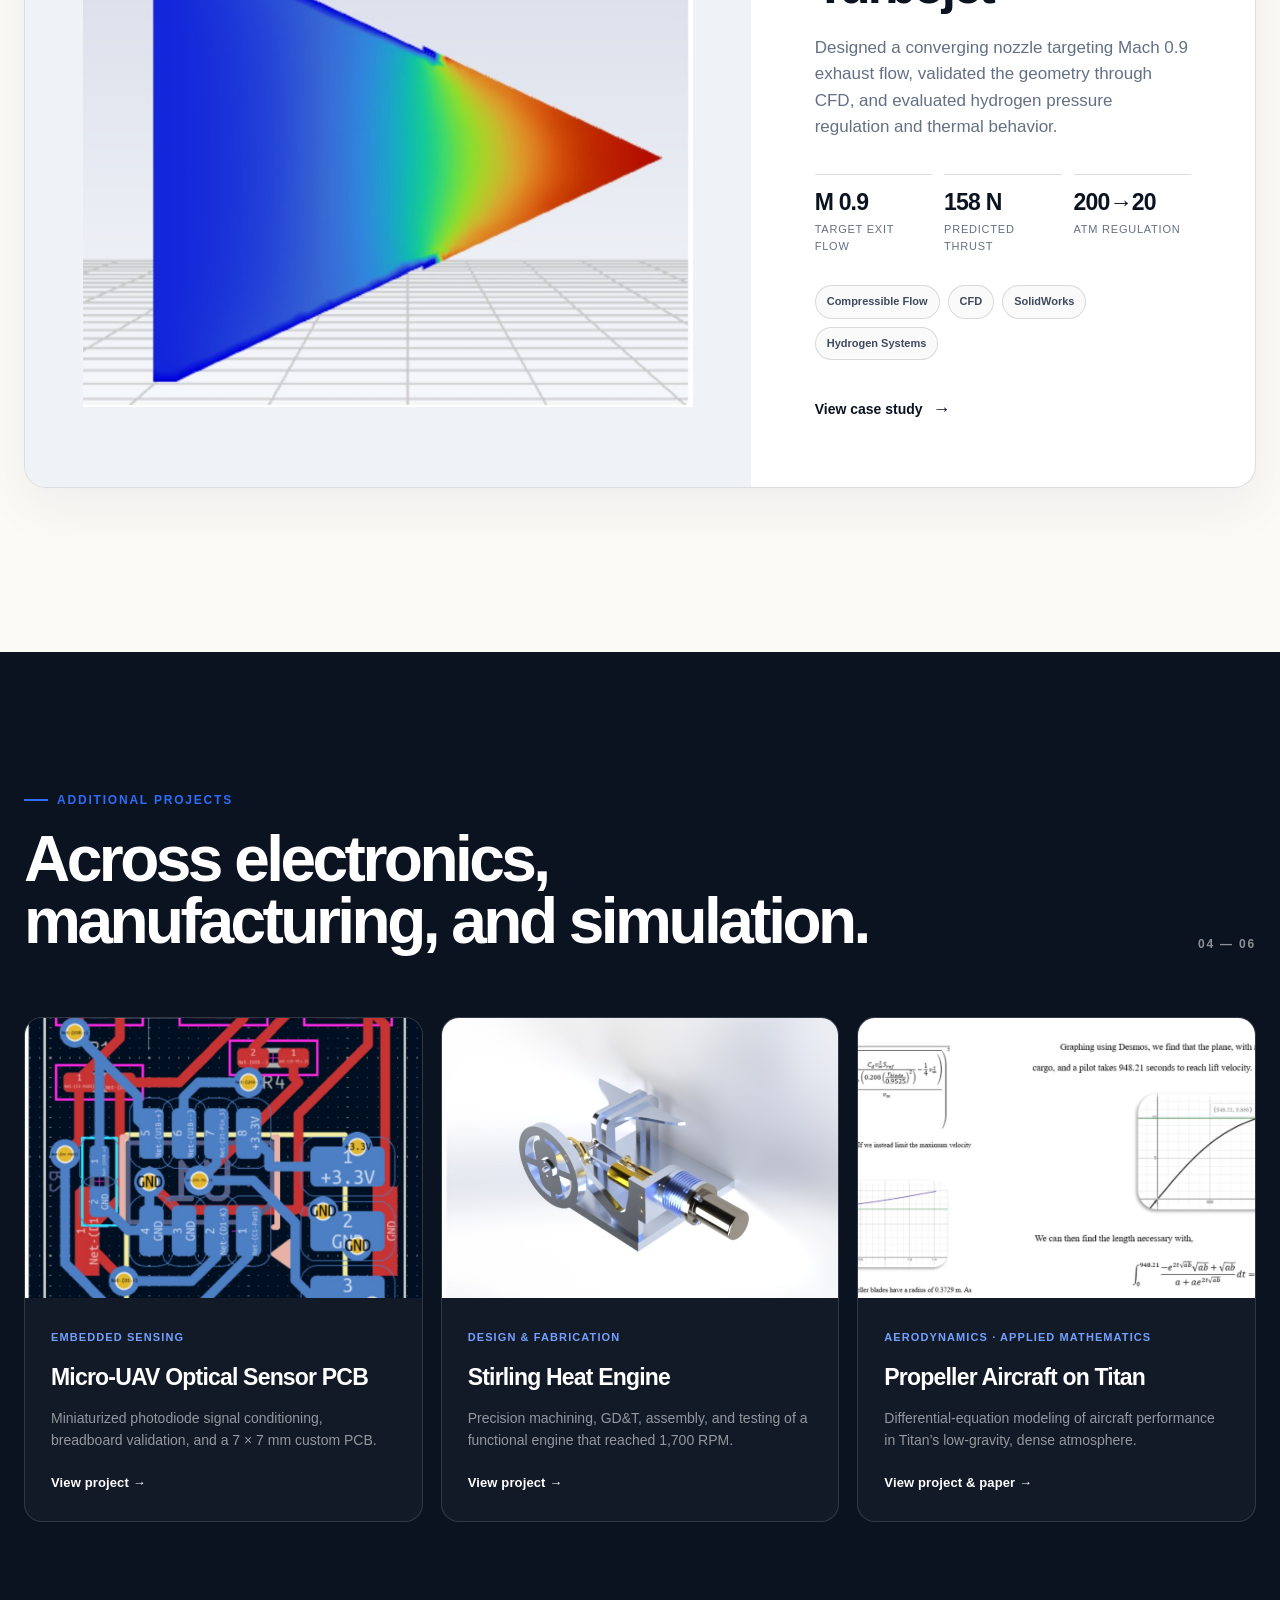
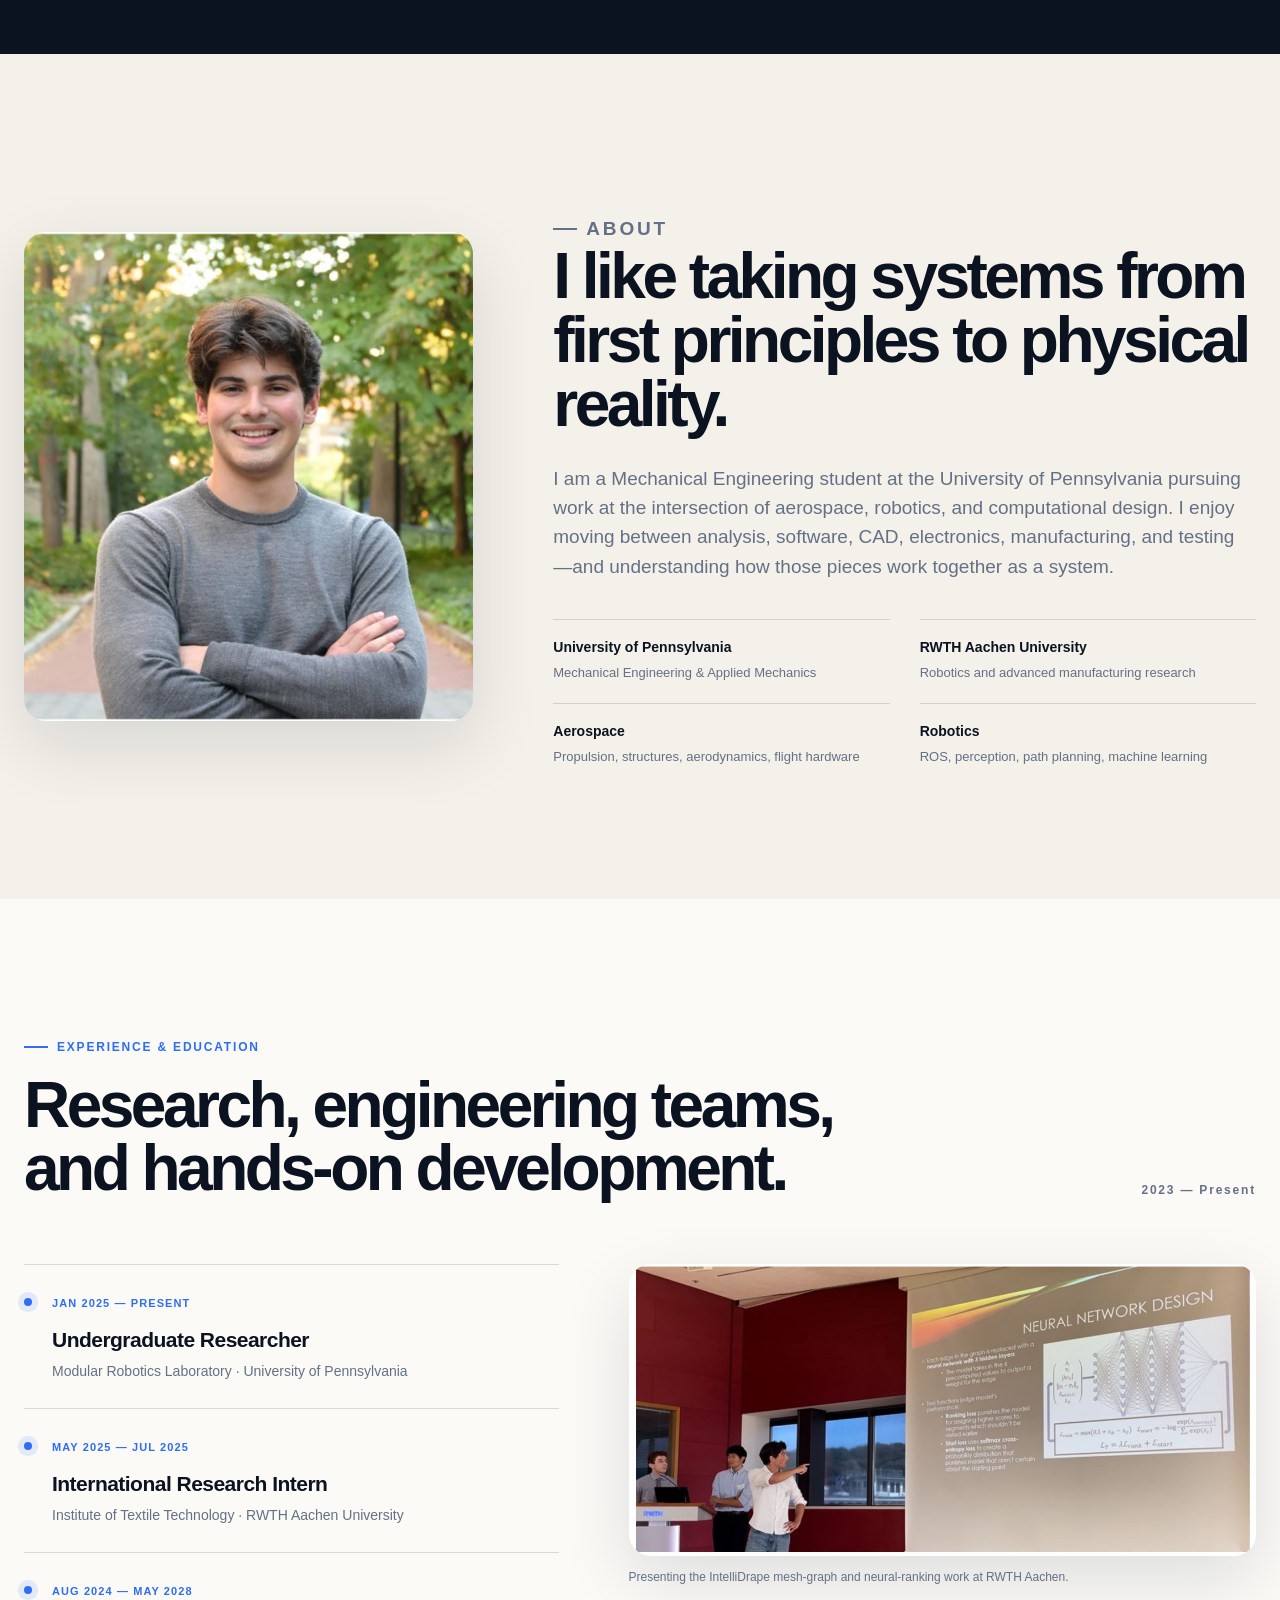
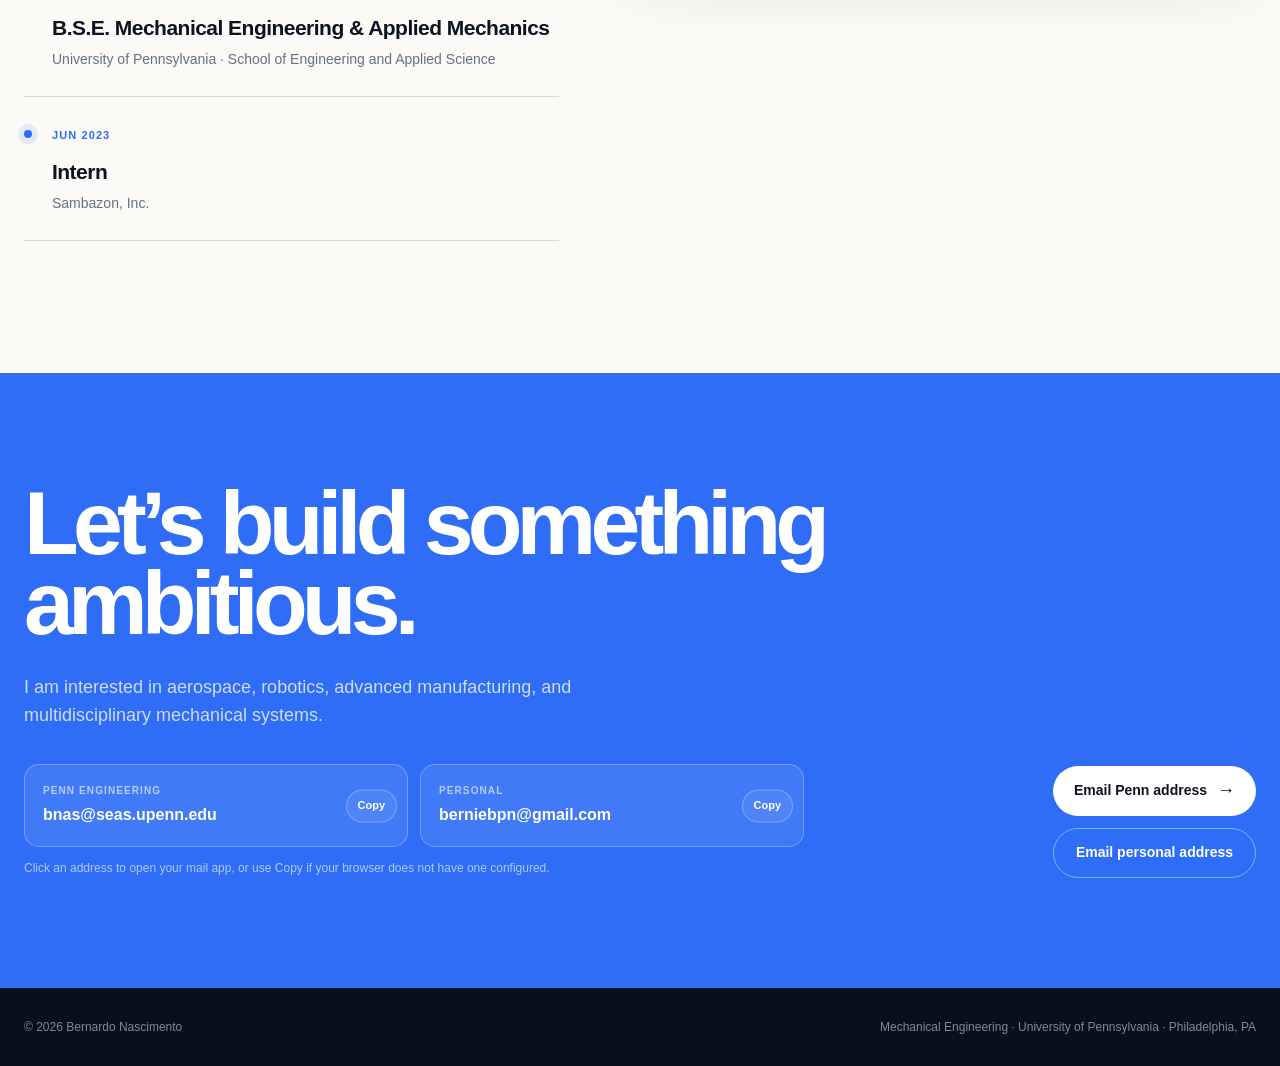
==== commit 581083b3: "Add files via upload" ====
--- a/index.html
+++ b/index.html
@@ -16,8 +16,9 @@
       <div class="nav-links">
         <a href="#work">Work</a>
         <a href="#about">About</a>
+        <a href="#experience">Experience</a>
         <a href="#contact">Contact</a>
-        <a class="nav-cta" href="mailto:berniebpn@gmail.com">Email me</a>
+        <a class="nav-cta" href="#contact">Contact</a>
       </div>
     </nav>
   </header>
@@ -31,7 +32,7 @@
           <p>Mechanical Engineering student working across propulsion, robotics, structures, intelligent manufacturing, and embedded systems.</p>
           <div class="hero-actions">
             <a class="btn btn-primary" href="#work">Explore my work <span class="arrow">→</span></a>
-            <a class="btn btn-secondary" href="mailto:berniebpn@gmail.com">Get in touch</a>
+            <a class="btn btn-secondary" href="#contact">Get in touch</a>
           </div>
           <div class="hero-affiliations" aria-label="Affiliations">
             <span>UPenn MEAM</span>
@@ -143,18 +144,18 @@
           <span class="section-index">04 — 06</span>
         </div>
         <div class="more-grid">
-          <article class="small-project reveal">
-            <img src="assets/images/pcb.jpg" alt="Photodiode amplifier circuit schematic">
-            <div class="small-project-body"><span>Embedded sensing</span><h3>Micro-UAV Optical Sensor PCB</h3><p>Miniaturized photodiode signal conditioning and PCB design for lighthouse-based localization.</p></div>
-          </article>
-          <article class="small-project reveal">
-            <img src="assets/images/heat-engine.jpg" alt="CAD model of a student-built heat engine">
-            <div class="small-project-body"><span>Design & fabrication</span><h3>Heat Engine Manufacturing</h3><p>Mechanical design, component integration, machining, and assembly of a functional heat engine.</p></div>
-          </article>
-          <article class="small-project reveal">
-            <img src="assets/images/titan-aircraft.jpg" alt="Aircraft and equations used for performance analysis on Titan">
-            <div class="small-project-body"><span>Aerodynamics</span><h3>Propeller Aircraft on Titan</h3><p>First-principles analysis of aircraft performance in Titan’s low-gravity, dense-atmosphere environment.</p></div>
-          </article>
+          <a class="small-project reveal" href="projects/pcb.html">
+            <img src="assets/images/pcb-layout.jpg" alt="Compact PCB layout for a lighthouse-tracking photodiode sensor">
+            <div class="small-project-body"><span>Embedded sensing</span><h3>Micro-UAV Optical Sensor PCB</h3><p>Miniaturized photodiode signal conditioning, breadboard validation, and a 7 × 7 mm custom PCB.</p><b>View project →</b></div>
+          </a>
+          <a class="small-project reveal" href="projects/heat-engine.html">
+            <img src="assets/images/heat-engine-render.jpg" alt="CAD render of a Stirling heat engine">
+            <div class="small-project-body"><span>Design & fabrication</span><h3>Stirling Heat Engine</h3><p>Precision machining, GD&amp;T, assembly, and testing of a functional engine that reached 1,700 RPM.</p><b>View project →</b></div>
+          </a>
+          <a class="small-project reveal" href="projects/titan-aircraft.html">
+            <img src="assets/images/titan-analysis-overview.jpg" alt="Equations and performance plots from an aircraft analysis on Titan">
+            <div class="small-project-body"><span>Aerodynamics · Applied mathematics</span><h3>Propeller Aircraft on Titan</h3><p>Differential-equation modeling of aircraft performance in Titan’s low-gravity, dense atmosphere.</p><b>View project &amp; paper →</b></div>
+          </a>
         </div>
       </div>
     </section>
@@ -176,14 +177,52 @@
       </div>
     </section>
 
+    <section class="section experience-section" id="experience">
+      <div class="container">
+        <div class="section-head reveal">
+          <div>
+            <p class="eyebrow">Experience &amp; education</p>
+            <h2 class="section-title">Research, engineering teams, and hands-on development.</h2>
+          </div>
+          <span class="section-index">2023 — Present</span>
+        </div>
+        <div class="experience-grid">
+          <div class="timeline reveal">
+            <article class="timeline-item"><span>Jan 2025 — Present</span><h3>Undergraduate Researcher</h3><p>Modular Robotics Laboratory · University of Pennsylvania</p></article>
+            <article class="timeline-item"><span>May 2025 — Jul 2025</span><h3>International Research Intern</h3><p>Institute of Textile Technology · RWTH Aachen University</p></article>
+            <article class="timeline-item"><span>Aug 2024 — May 2028</span><h3>B.S.E. Mechanical Engineering &amp; Applied Mechanics</h3><p>University of Pennsylvania · School of Engineering and Applied Science</p></article>
+            <article class="timeline-item"><span>Jun 2023</span><h3>Intern</h3><p>Sambazon, Inc.</p></article>
+          </div>
+          <figure class="experience-photo reveal">
+            <img src="assets/images/rwth-presentation.jpg" alt="Bernardo presenting neural-network research at RWTH Aachen">
+            <figcaption>Presenting the IntelliDrape mesh-graph and neural-ranking work at RWTH Aachen.</figcaption>
+          </figure>
+        </div>
+      </div>
+    </section>
+
     <section class="contact-section" id="contact">
       <div class="contact-grid container reveal">
         <div>
           <h2>Let’s build something ambitious.</h2>
           <p>I am interested in aerospace, robotics, advanced manufacturing, and multidisciplinary mechanical systems.</p>
+          <div class="email-list" aria-label="Email addresses">
+            <div class="email-card">
+              <span>Penn Engineering</span>
+              <a href="mailto:bnas@seas.upenn.edu?subject=Engineering%20Portfolio%20Inquiry">bnas@seas.upenn.edu</a>
+              <button class="copy-email" type="button" data-email="bnas@seas.upenn.edu">Copy</button>
+            </div>
+            <div class="email-card">
+              <span>Personal</span>
+              <a href="mailto:berniebpn@gmail.com?subject=Engineering%20Portfolio%20Inquiry">berniebpn@gmail.com</a>
+              <button class="copy-email" type="button" data-email="berniebpn@gmail.com">Copy</button>
+            </div>
+          </div>
+          <p class="email-note">Click an address to open your mail app, or use Copy if your browser does not have one configured.</p>
         </div>
         <div class="contact-actions">
-          <a class="btn btn-light" href="mailto:berniebpn@gmail.com">Email me <span class="arrow">→</span></a>
+          <a class="btn btn-light" href="mailto:bnas@seas.upenn.edu?subject=Engineering%20Portfolio%20Inquiry">Email Penn address <span class="arrow">→</span></a>
+          <a class="btn btn-outline-light" href="mailto:berniebpn@gmail.com?subject=Engineering%20Portfolio%20Inquiry">Email personal address</a>
         </div>
       </div>
     </section>
--- a/styles.css
+++ b/styles.css
@@ -268,13 +268,14 @@
 .more-work { background: var(--ink); color:white; }
 .more-work .section-copy, .more-work .section-index { color:rgba(255,255,255,.53); }
 .more-grid { display:grid; grid-template-columns:repeat(3,1fr); gap:18px; }
-.small-project { overflow:hidden; border:1px solid var(--line-light); border-radius:18px; background:rgba(255,255,255,.035); transition:transform .25s ease, border-color .25s ease; }
+.small-project { display:block; overflow:hidden; border:1px solid var(--line-light); border-radius:18px; background:rgba(255,255,255,.035); transition:transform .25s ease, border-color .25s ease; }
 .small-project:hover { transform:translateY(-5px); border-color:rgba(115,160,255,.5); }
 .small-project img { width:100%; aspect-ratio:1.42; object-fit:cover; background:white; }
 .small-project-body { padding:26px; }
 .small-project-body span { color:var(--accent-2); font-size:11px; font-weight:800; letter-spacing:.1em; text-transform:uppercase; }
 .small-project-body h3 { margin:12px 0 0; font-size:23px; letter-spacing:-.035em; }
 .small-project-body p { margin:12px 0 0; color:rgba(255,255,255,.55); font-size:14px; }
+.small-project-body b { display:inline-flex; margin-top:22px; color:white; font-size:13px; letter-spacing:.01em; }
 
 /* About */
 .about-section { background:var(--paper); }
@@ -297,6 +298,45 @@
 .contact-actions { display:flex; flex-direction:column; gap:12px; min-width:190px; }
 .footer { background:#07101e; color:rgba(255,255,255,.5); padding:30px 0; font-size:12px; }
 .footer-inner { display:flex; justify-content:space-between; gap:30px; flex-wrap:wrap; }
+
+
+
+/* Experience */
+.experience-section { background:var(--paper-2); }
+.experience-grid { display:grid; grid-template-columns:.92fr 1.08fr; gap:70px; align-items:start; }
+.timeline { border-top:1px solid var(--line); }
+.timeline-item { position:relative; padding:25px 0 25px 28px; border-bottom:1px solid var(--line); }
+.timeline-item::before { content:""; position:absolute; left:0; top:33px; width:8px; height:8px; border-radius:50%; background:var(--accent); box-shadow:0 0 0 6px var(--accent-soft); }
+.timeline-item span { color:var(--accent); font-size:11px; font-weight:800; text-transform:uppercase; letter-spacing:.1em; }
+.timeline-item h3 { margin:9px 0 0; font-size:21px; letter-spacing:-.025em; }
+.timeline-item p { margin:5px 0 0; color:var(--muted); font-size:14px; }
+.experience-photo { margin:0; }
+.experience-photo img { width:100%; border-radius:var(--radius); box-shadow:var(--shadow); }
+.experience-photo figcaption { color:var(--muted); font-size:12px; margin-top:12px; }
+
+/* Contact details */
+.btn-outline-light { color:white; border:1px solid rgba(255,255,255,.42); background:transparent; }
+.btn-outline-light:hover { background:rgba(255,255,255,.1); }
+.email-list { display:grid; grid-template-columns:repeat(2,minmax(0,1fr)); gap:12px; margin-top:34px; max-width:780px; }
+.email-card { position:relative; padding:18px 68px 18px 18px; border:1px solid rgba(255,255,255,.28); border-radius:15px; background:rgba(255,255,255,.09); }
+.email-card span { display:block; color:rgba(255,255,255,.62); font-size:10px; font-weight:800; letter-spacing:.11em; text-transform:uppercase; }
+.email-card a { display:inline-block; margin-top:5px; font-size:16px; font-weight:760; word-break:break-word; }
+.copy-email { position:absolute; right:10px; top:50%; transform:translateY(-50%); border:1px solid rgba(255,255,255,.28); border-radius:999px; padding:7px 11px; color:white; background:rgba(255,255,255,.08); cursor:pointer; font-size:11px; font-weight:800; }
+.copy-email:hover { background:white; color:var(--accent); }
+.contact-section .email-note { margin-top:12px; font-size:12px; color:rgba(255,255,255,.62); }
+
+/* Project resources, poster, and PDF */
+.resource-actions { display:flex; flex-wrap:wrap; gap:12px; margin-top:28px; }
+.resource-btn { display:inline-flex; align-items:center; justify-content:center; gap:9px; min-height:48px; padding:0 18px; border-radius:999px; background:var(--accent); color:white; font-size:13px; font-weight:800; transition:transform .2s ease, background .2s ease; }
+.resource-btn:hover { transform:translateY(-2px); background:#205fe8; }
+.resource-btn.secondary { background:transparent; color:var(--ink); border:1px solid var(--line); }
+.resource-btn.light { background:white; color:var(--ink); }
+.resource-btn.ghost { background:rgba(255,255,255,.05); border:1px solid rgba(255,255,255,.3); color:white; }
+.hero-resources { margin-top:34px; }
+.poster-figure { max-width:920px; }
+.poster-figure img { max-height:none; object-fit:contain; }
+.pdf-frame { margin-top:34px; border:1px solid var(--line); border-radius:18px; overflow:hidden; background:white; box-shadow:var(--shadow); }
+.pdf-frame iframe { display:block; width:100%; height:760px; border:0; }
 
 /* Project pages */
 .project-page { background: var(--paper-2); }
@@ -428,6 +468,8 @@
   .about-grid { grid-template-columns:1fr; }
   .about-photo { max-width:480px; }
   .contact-grid { grid-template-columns:1fr; }
+  .experience-grid { grid-template-columns:1fr; }
+  .email-list { grid-template-columns:1fr; }
   .contact-actions { flex-direction:row; flex-wrap:wrap; }
   .project-hero { padding-top:128px; }
   .project-meta-row { grid-template-columns:1fr 1fr; }
@@ -461,4 +503,6 @@
   .project-hero-media .stack { grid-template-columns:1fr; }
   .project-hero-media .stack img { height:220px; }
   .contribution-box { padding:30px 24px; }
-}
+  .pdf-frame iframe { height:520px; }
+  .email-card { padding-right:62px; }
+}
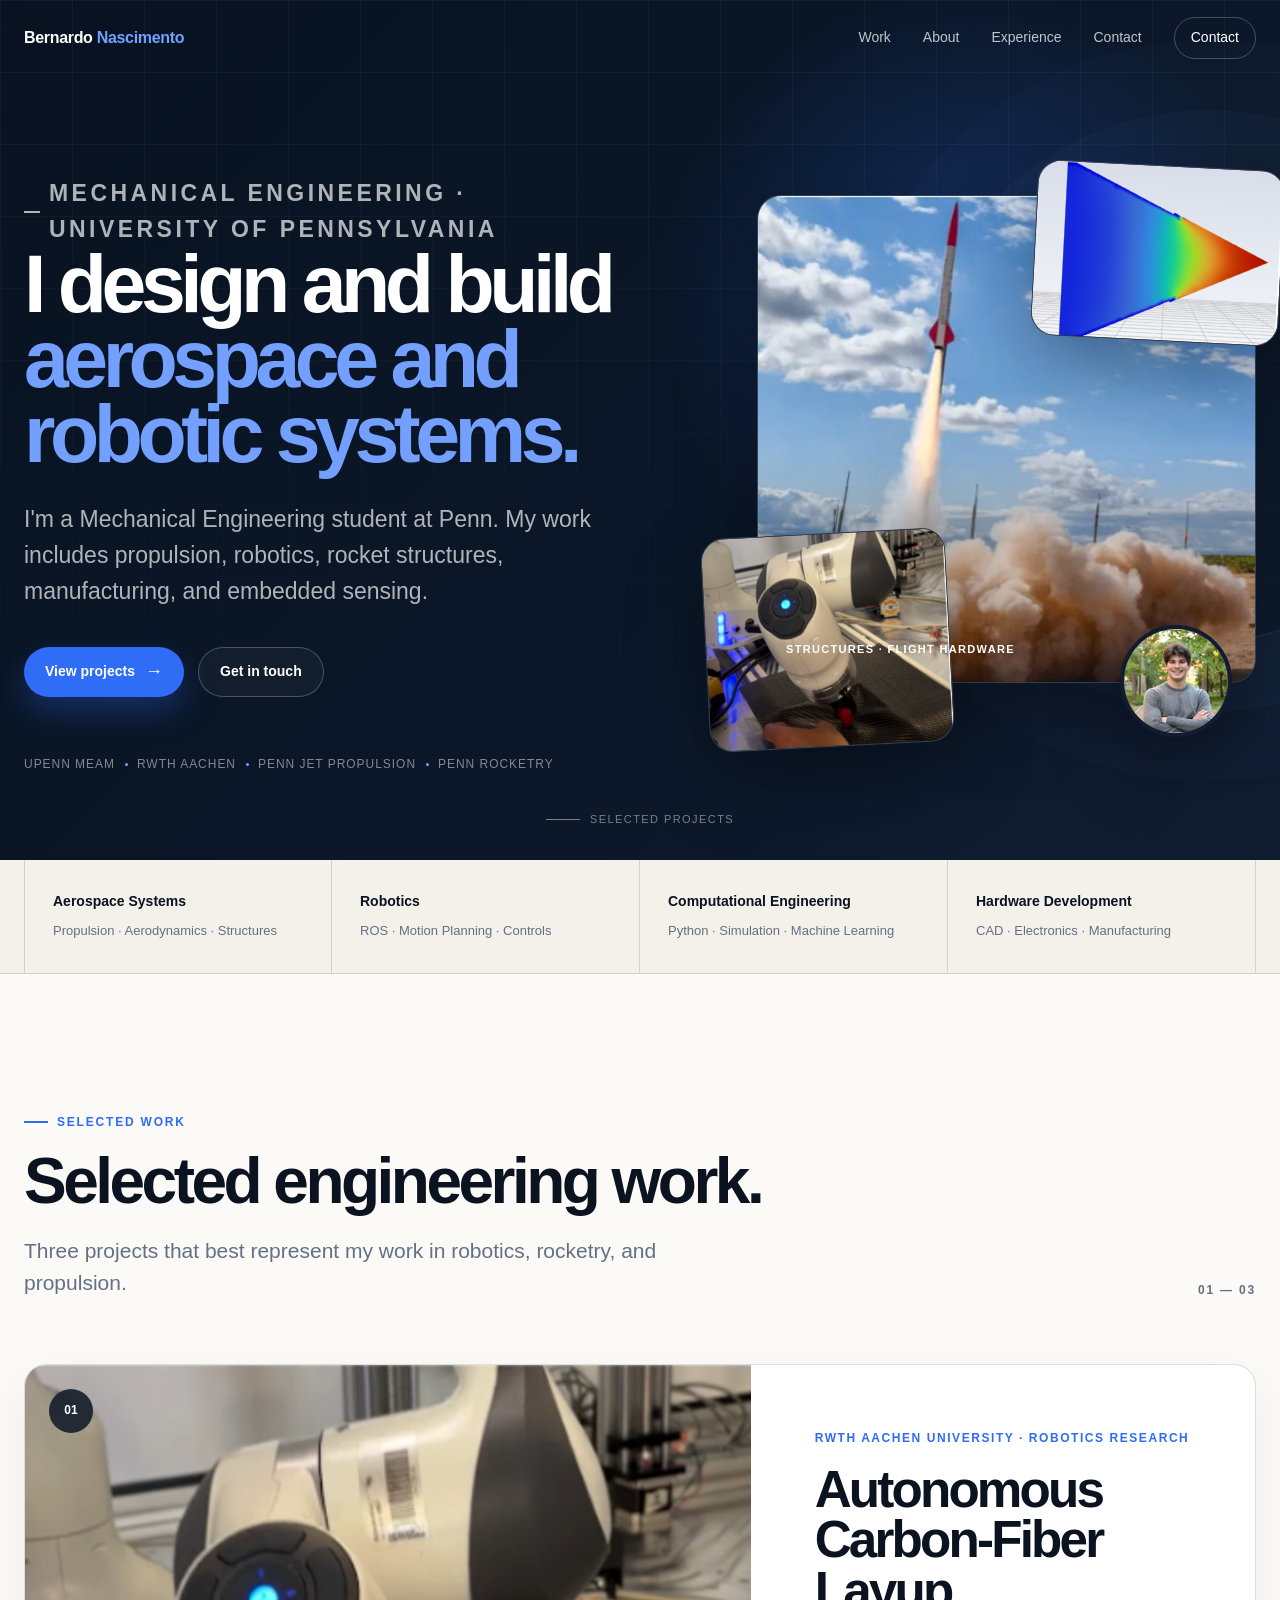
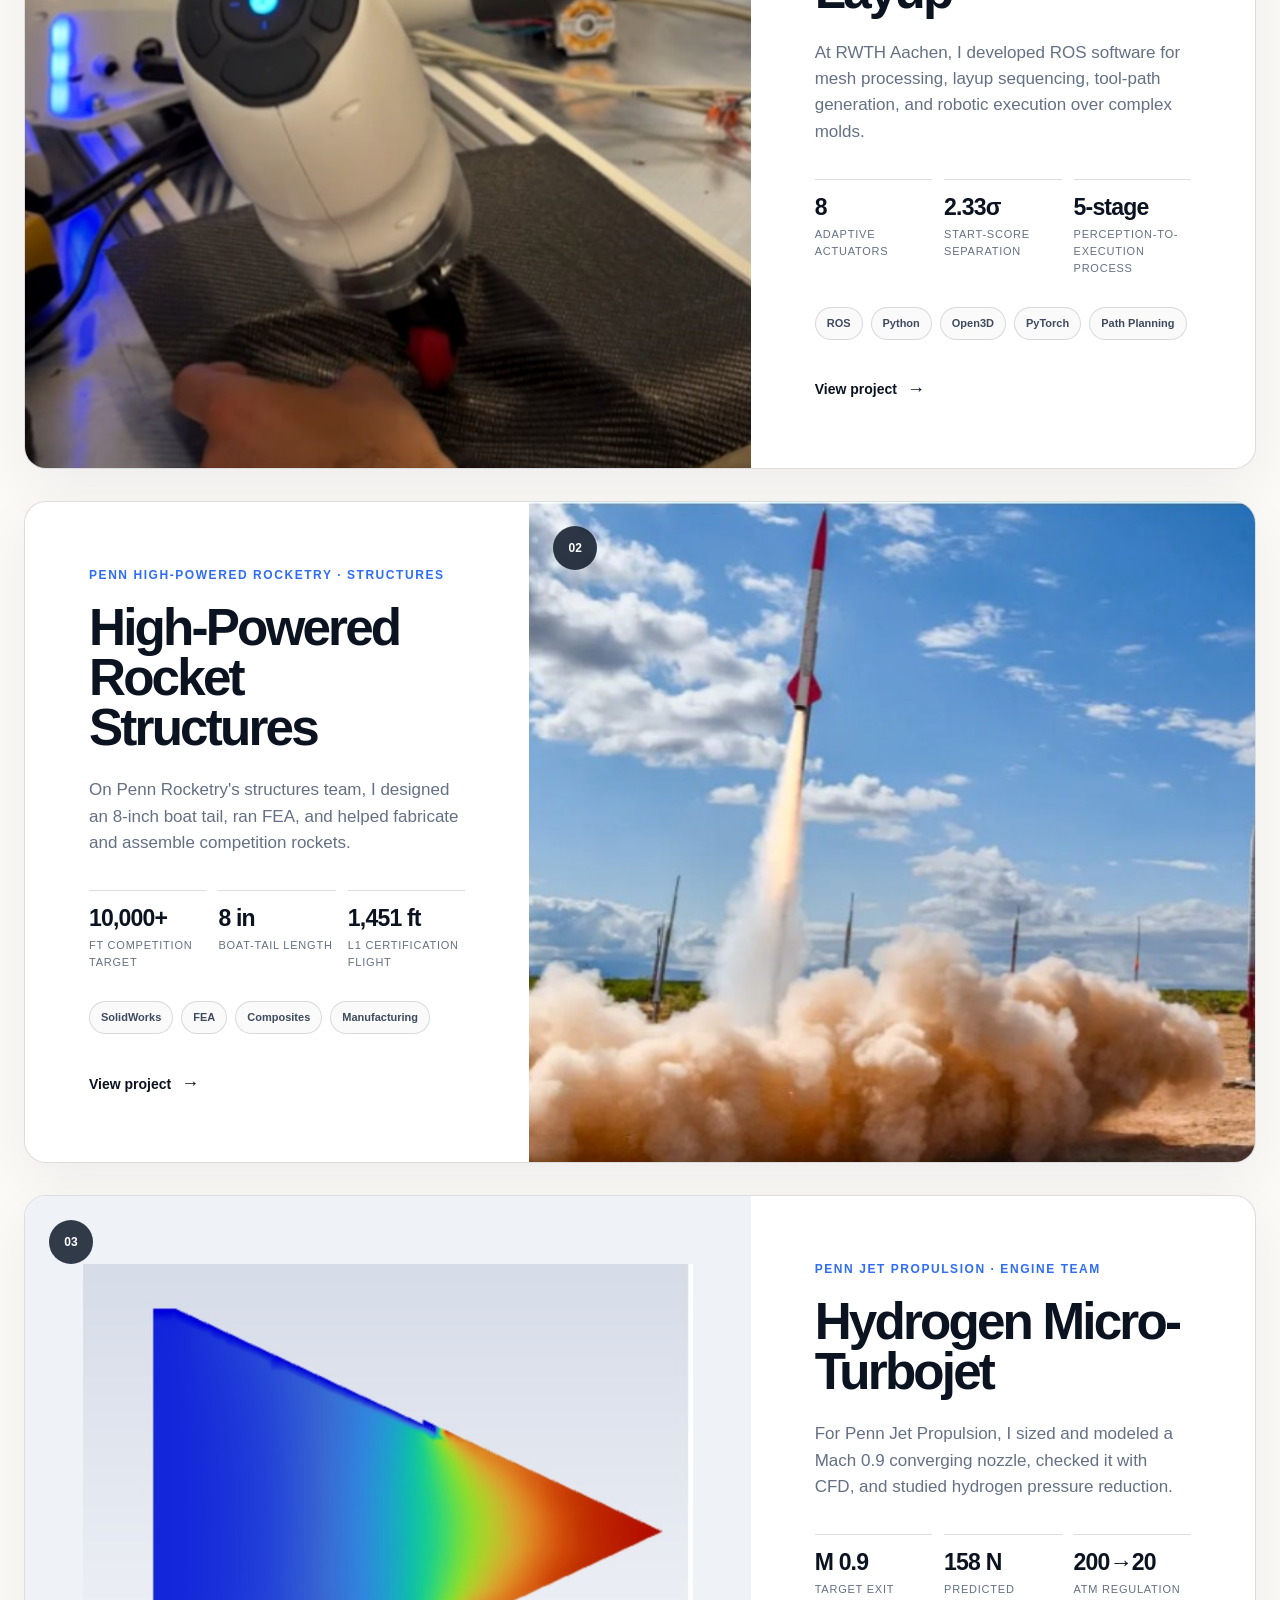
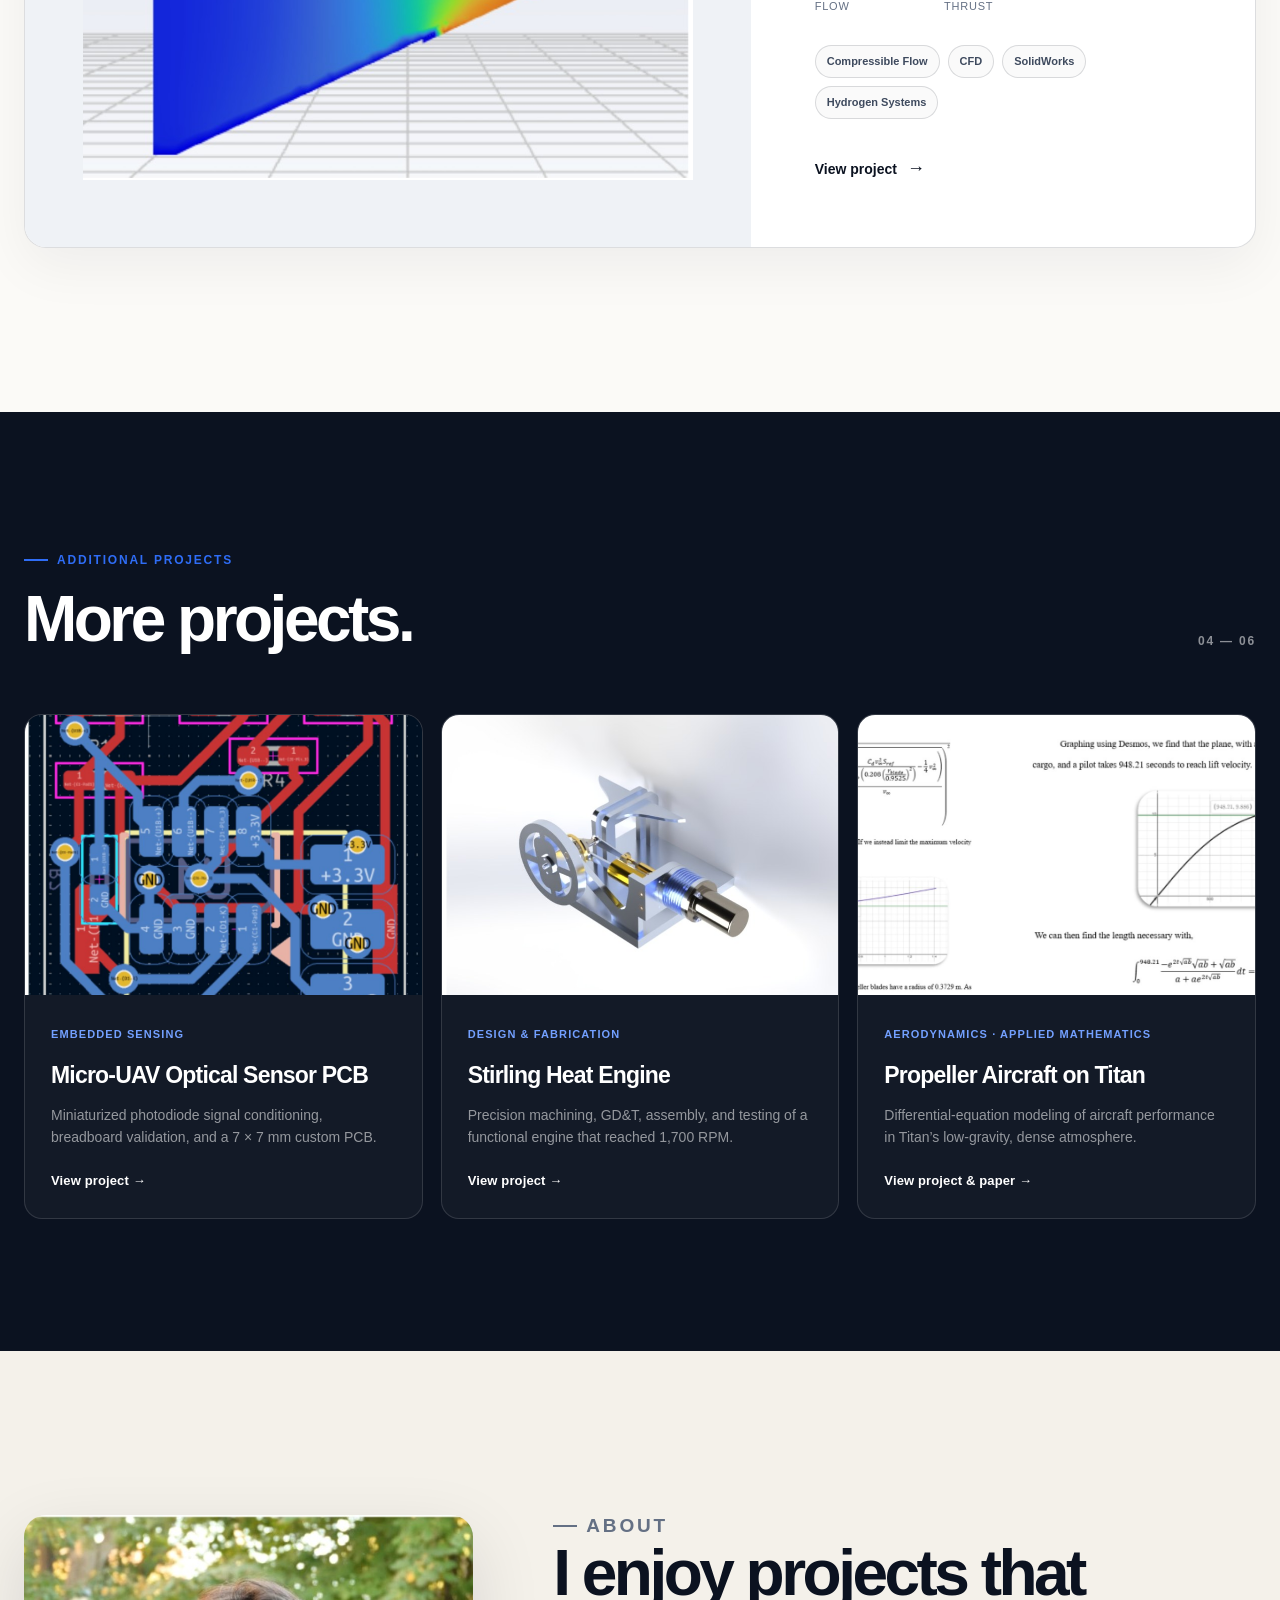
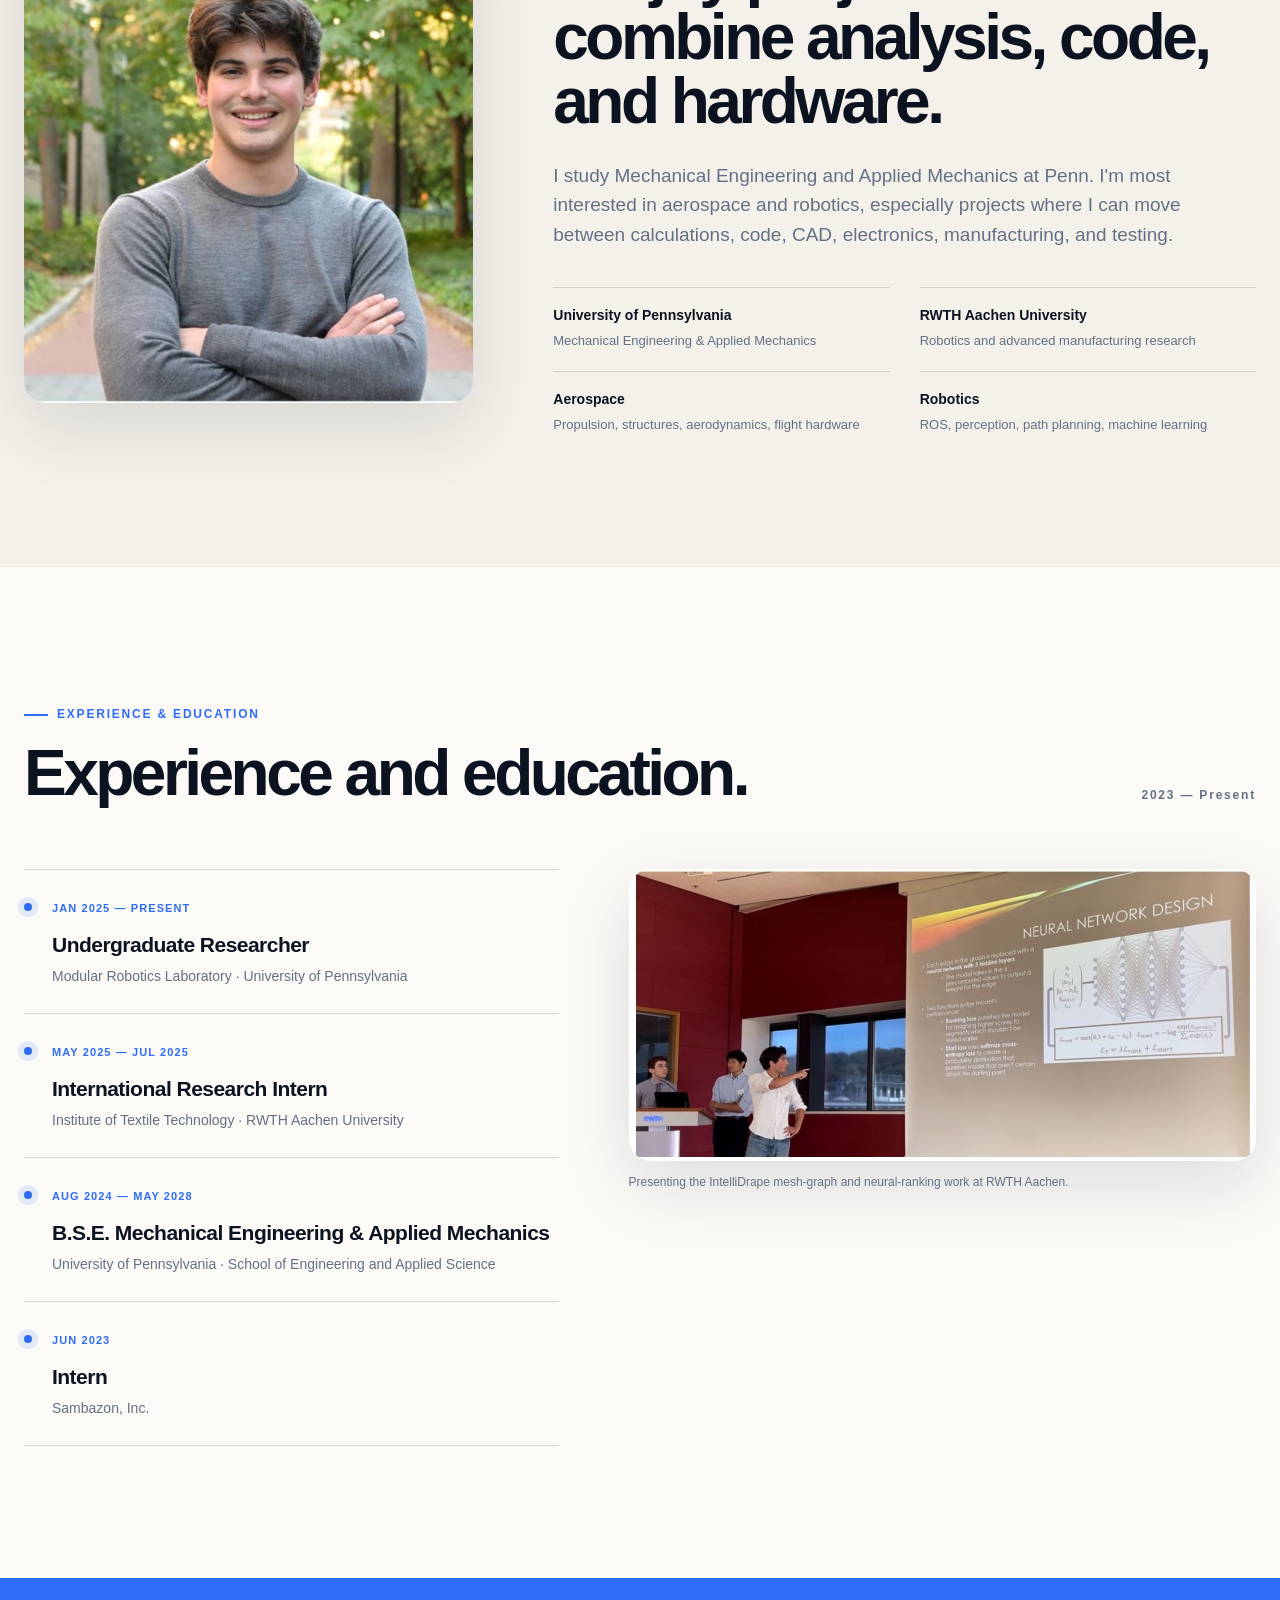
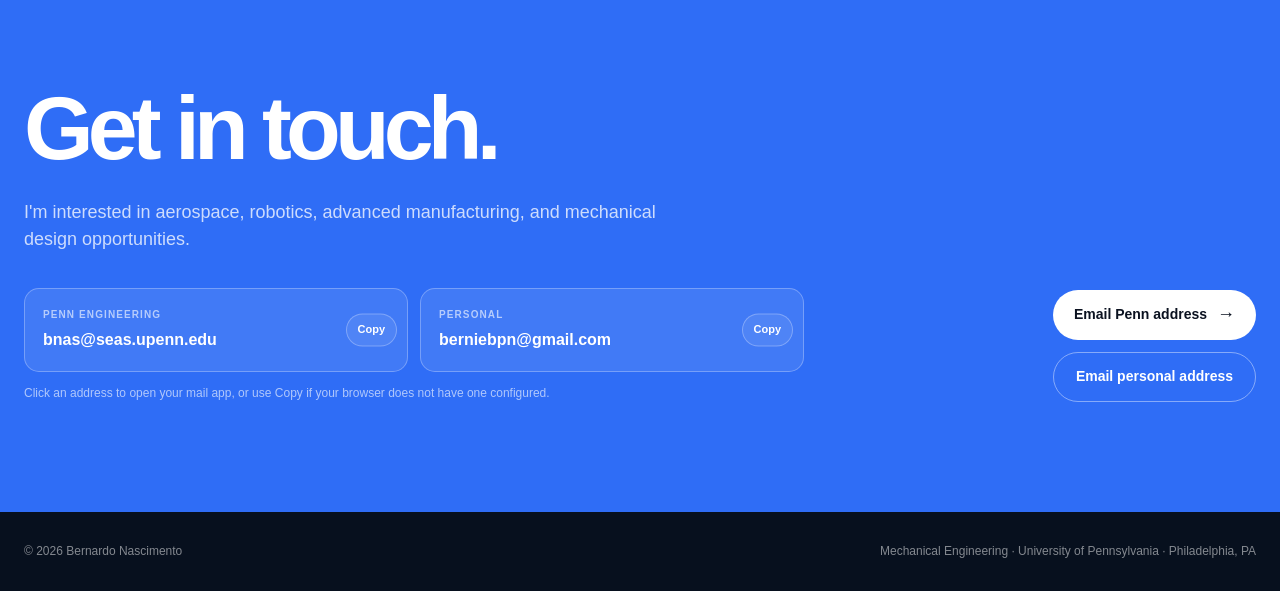
==== commit 9953d066: "Add files via upload" ====
--- a/index.html
+++ b/index.html
@@ -3,8 +3,8 @@
 <head>
   <meta charset="utf-8">
   <meta name="viewport" content="width=device-width, initial-scale=1">
-  <meta name="description" content="Engineering portfolio of Bernardo Nascimento, a Mechanical Engineering student at the University of Pennsylvania working across aerospace, robotics, computation, and hardware.">
-  <title>Bernardo Nascimento — Engineering Portfolio</title>
+  <meta name="description" content="Bernardo Nascimento's engineering portfolio, featuring projects in robotics, aerospace, propulsion, electronics, and manufacturing.">
+  <title>Bernardo Nascimento | Engineering Portfolio</title>
   <link rel="stylesheet" href="styles.css">
   <script defer src="script.js"></script>
 </head>
@@ -28,10 +28,10 @@
       <div class="hero-inner container">
         <div class="hero-copy">
           <p class="eyebrow">Mechanical Engineering · University of Pennsylvania</p>
-          <h1>I build aerospace and robotic systems <em>from analysis to hardware.</em></h1>
-          <p>Mechanical Engineering student working across propulsion, robotics, structures, intelligent manufacturing, and embedded systems.</p>
+          <h1>I design and build <em>aerospace and robotic systems.</em></h1>
+          <p>I'm a Mechanical Engineering student at Penn. My work includes propulsion, robotics, rocket structures, manufacturing, and embedded sensing.</p>
           <div class="hero-actions">
-            <a class="btn btn-primary" href="#work">Explore my work <span class="arrow">→</span></a>
+            <a class="btn btn-primary" href="#work">View projects <span class="arrow">→</span></a>
             <a class="btn btn-secondary" href="#contact">Get in touch</a>
           </div>
           <div class="hero-affiliations" aria-label="Affiliations">
@@ -52,7 +52,7 @@
           <div class="visual-frame visual-portrait"><img src="assets/images/portrait.jpg" alt="Portrait of Bernardo Nascimento"></div>
         </div>
       </div>
-      <div class="hero-scroll">Selected case studies</div>
+      <div class="hero-scroll">Selected projects</div>
     </section>
 
     <section class="focus-strip" aria-label="Technical focus areas">
@@ -69,66 +69,66 @@
         <div class="section-head reveal">
           <div>
             <p class="eyebrow">Selected work</p>
-            <h2 class="section-title">Engineering case studies, not just project galleries.</h2>
-            <p class="section-copy">A selection of projects spanning autonomous manufacturing, propulsion, structural design, simulation, and hands-on fabrication.</p>
+            <h2 class="section-title">Selected engineering work.</h2>
+            <p class="section-copy">Three projects that best represent my work in robotics, rocketry, and propulsion.</p>
           </div>
           <span class="section-index">01 — 03</span>
         </div>
 
         <article class="project-feature reveal">
-          <a class="project-media" href="projects/carbon-fiber.html" aria-label="View Autonomous Carbon-Fiber Layup case study">
+          <a class="project-media" href="projects/carbon-fiber.html" aria-label="View Autonomous Carbon-Fiber Layup project">
             <img src="assets/images/carbon-robot.jpg" alt="Robot working with carbon-fiber prepreg">
             <span class="project-number">01</span>
           </a>
           <div class="project-content">
             <span class="project-kicker">RWTH Aachen University · Robotics Research</span>
             <h3>Autonomous Carbon-Fiber Layup</h3>
-            <p>Developed an integrated ROS pipeline for mesh processing, manufacturing-sequence planning, tool-path generation, and robotic carbon-fiber layup over complex mold geometry.</p>
+            <p>At RWTH Aachen, I developed ROS software for mesh processing, layup sequencing, tool-path generation, and robotic execution over complex molds.</p>
             <div class="metric-row">
               <div class="metric"><strong>8</strong><span>Adaptive actuators</span></div>
               <div class="metric"><strong>2.33σ</strong><span>Start-score separation</span></div>
-              <div class="metric"><strong>End-to-end</strong><span>Planning pipeline</span></div>
+              <div class="metric"><strong>5-stage</strong><span>Perception-to-execution process</span></div>
             </div>
             <div class="tag-list"><span class="tag">ROS</span><span class="tag">Python</span><span class="tag">Open3D</span><span class="tag">PyTorch</span><span class="tag">Path Planning</span></div>
-            <a class="project-link" href="projects/carbon-fiber.html">View case study <span class="arrow">→</span></a>
+            <a class="project-link" href="projects/carbon-fiber.html">View project <span class="arrow">→</span></a>
           </div>
         </article>
 
         <article class="project-feature reveal">
-          <a class="project-media" href="projects/rocketry.html" aria-label="View High-Powered Rocket Structures case study">
+          <a class="project-media" href="projects/rocketry.html" aria-label="View High-Powered Rocket Structures project">
             <img src="assets/images/rocket-launch.jpg" alt="High-powered rocket launching at competition">
             <span class="project-number">02</span>
           </a>
           <div class="project-content">
             <span class="project-kicker">Penn High-Powered Rocketry · Structures</span>
             <h3>High-Powered Rocket Structures</h3>
-            <p>Designed, analyzed, and manufactured aerodynamic and structural hardware for competition rockets targeting altitudes above 10,000 feet.</p>
+            <p>On Penn Rocketry's structures team, I designed an 8-inch boat tail, ran FEA, and helped fabricate and assemble competition rockets.</p>
             <div class="metric-row">
               <div class="metric"><strong>10,000+</strong><span>ft competition target</span></div>
               <div class="metric"><strong>8 in</strong><span>Boat-tail length</span></div>
               <div class="metric"><strong>1,451 ft</strong><span>L1 certification flight</span></div>
             </div>
             <div class="tag-list"><span class="tag">SolidWorks</span><span class="tag">FEA</span><span class="tag">Composites</span><span class="tag">Manufacturing</span></div>
-            <a class="project-link" href="projects/rocketry.html">View case study <span class="arrow">→</span></a>
+            <a class="project-link" href="projects/rocketry.html">View project <span class="arrow">→</span></a>
           </div>
         </article>
 
         <article class="project-feature reveal">
-          <a class="project-media contain" href="projects/turbojet.html" aria-label="View Hydrogen Micro-Turbojet case study">
+          <a class="project-media contain" href="projects/turbojet.html" aria-label="View Hydrogen Micro-Turbojet project">
             <img src="assets/images/turbojet-cfd.jpg" alt="CFD contour through a converging turbojet nozzle">
             <span class="project-number">03</span>
           </a>
           <div class="project-content">
             <span class="project-kicker">Penn Jet Propulsion · Engine Team</span>
             <h3>Hydrogen Micro-Turbojet</h3>
-            <p>Designed a converging nozzle targeting Mach 0.9 exhaust flow, validated the geometry through CFD, and evaluated hydrogen pressure regulation and thermal behavior.</p>
+            <p>For Penn Jet Propulsion, I sized and modeled a Mach 0.9 converging nozzle, checked it with CFD, and studied hydrogen pressure reduction.</p>
             <div class="metric-row">
               <div class="metric"><strong>M 0.9</strong><span>Target exit flow</span></div>
               <div class="metric"><strong>158 N</strong><span>Predicted thrust</span></div>
               <div class="metric"><strong>200→20</strong><span>atm regulation</span></div>
             </div>
             <div class="tag-list"><span class="tag">Compressible Flow</span><span class="tag">CFD</span><span class="tag">SolidWorks</span><span class="tag">Hydrogen Systems</span></div>
-            <a class="project-link" href="projects/turbojet.html">View case study <span class="arrow">→</span></a>
+            <a class="project-link" href="projects/turbojet.html">View project <span class="arrow">→</span></a>
           </div>
         </article>
       </div>
@@ -139,7 +139,7 @@
         <div class="section-head reveal">
           <div>
             <p class="eyebrow">Additional projects</p>
-            <h2 class="section-title">Across electronics, manufacturing, and simulation.</h2>
+            <h2 class="section-title">More projects.</h2>
           </div>
           <span class="section-index">04 — 06</span>
         </div>
@@ -165,8 +165,8 @@
         <div class="about-photo reveal"><img src="assets/images/portrait.jpg" alt="Bernardo Nascimento on the University of Pennsylvania campus"></div>
         <div class="about-copy reveal">
           <p class="eyebrow">About</p>
-          <h2>I like taking systems from first principles to physical reality.</h2>
-          <p>I am a Mechanical Engineering student at the University of Pennsylvania pursuing work at the intersection of aerospace, robotics, and computational design. I enjoy moving between analysis, software, CAD, electronics, manufacturing, and testing—and understanding how those pieces work together as a system.</p>
+          <h2>I enjoy projects that combine analysis, code, and hardware.</h2>
+          <p>I study Mechanical Engineering and Applied Mechanics at Penn. I'm most interested in aerospace and robotics, especially projects where I can move between calculations, code, CAD, electronics, manufacturing, and testing.</p>
           <div class="about-points">
             <div class="about-point"><strong>University of Pennsylvania</strong><span>Mechanical Engineering & Applied Mechanics</span></div>
             <div class="about-point"><strong>RWTH Aachen University</strong><span>Robotics and advanced manufacturing research</span></div>
@@ -182,7 +182,7 @@
         <div class="section-head reveal">
           <div>
             <p class="eyebrow">Experience &amp; education</p>
-            <h2 class="section-title">Research, engineering teams, and hands-on development.</h2>
+            <h2 class="section-title">Experience and education.</h2>
           </div>
           <span class="section-index">2023 — Present</span>
         </div>
@@ -204,8 +204,8 @@
     <section class="contact-section" id="contact">
       <div class="contact-grid container reveal">
         <div>
-          <h2>Let’s build something ambitious.</h2>
-          <p>I am interested in aerospace, robotics, advanced manufacturing, and multidisciplinary mechanical systems.</p>
+          <h2>Get in touch.</h2>
+          <p>I'm interested in aerospace, robotics, advanced manufacturing, and mechanical design opportunities.</p>
           <div class="email-list" aria-label="Email addresses">
             <div class="email-card">
               <span>Penn Engineering</span>
